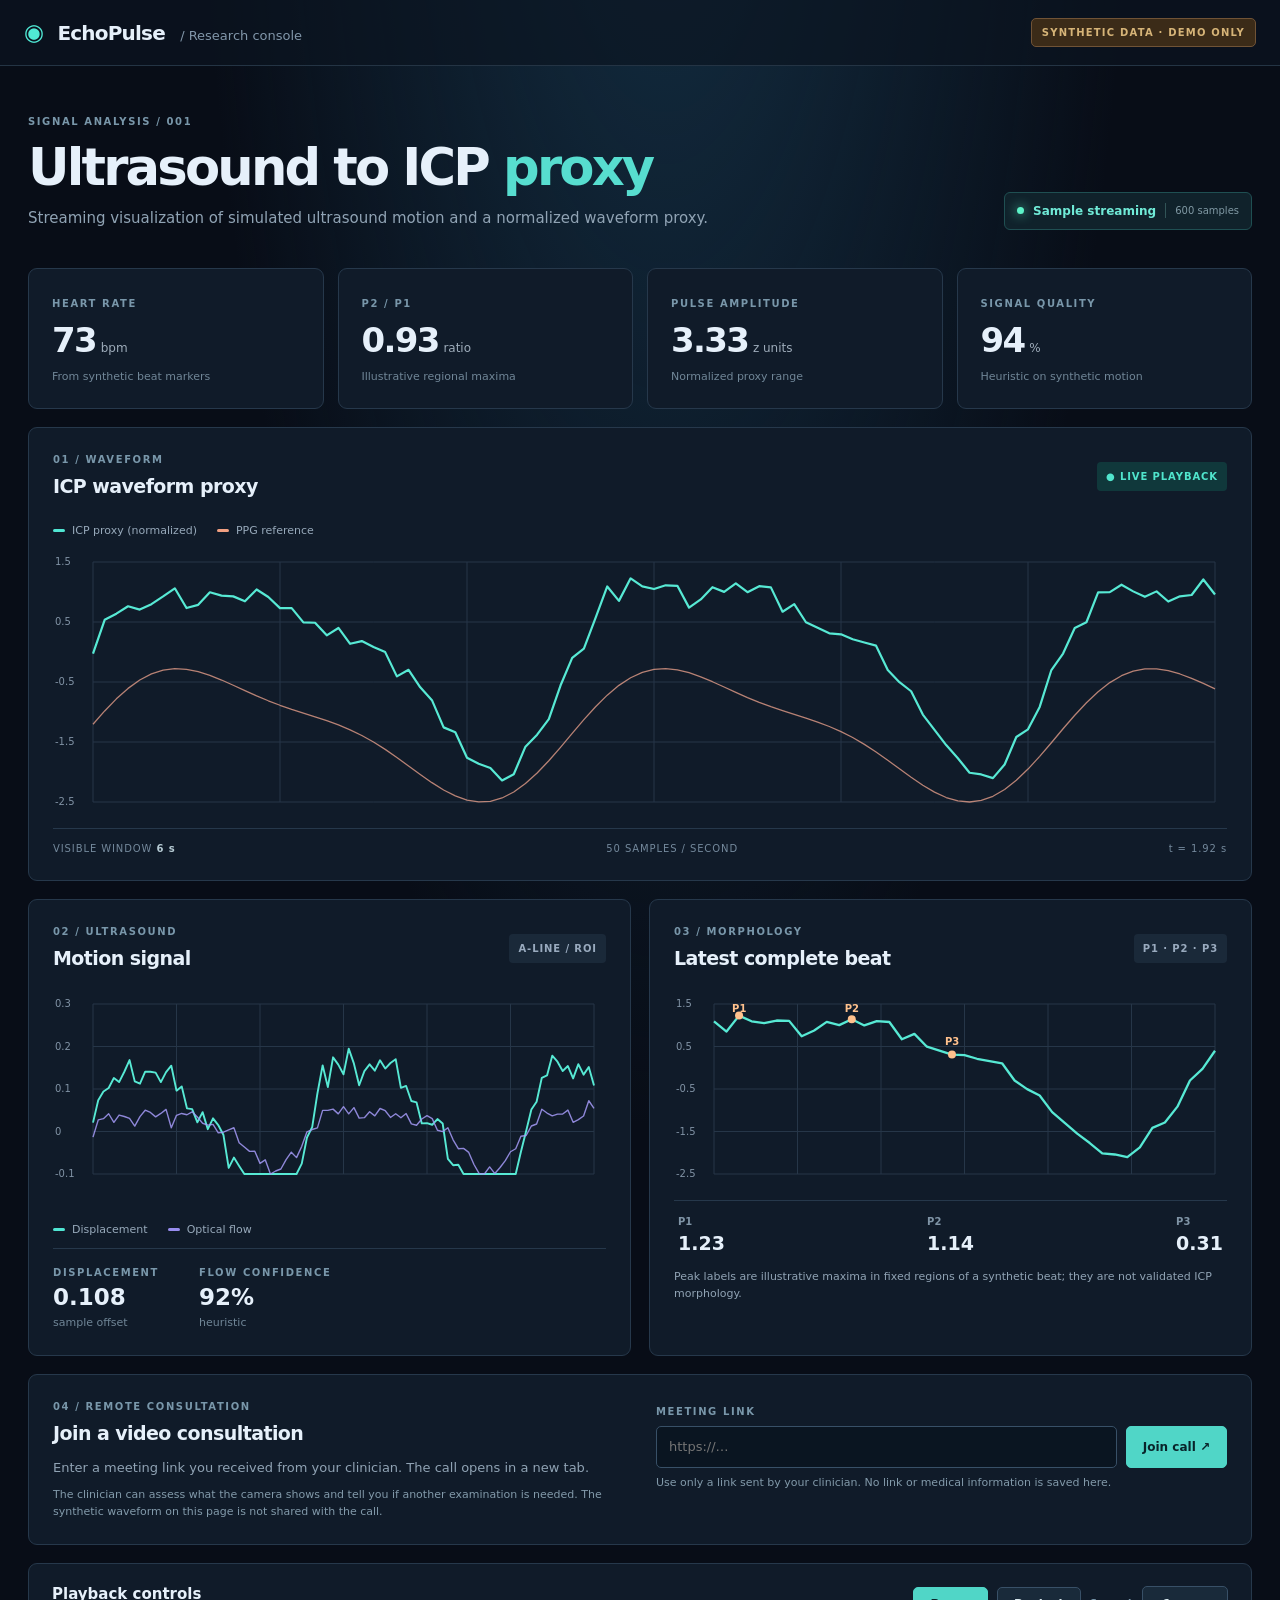
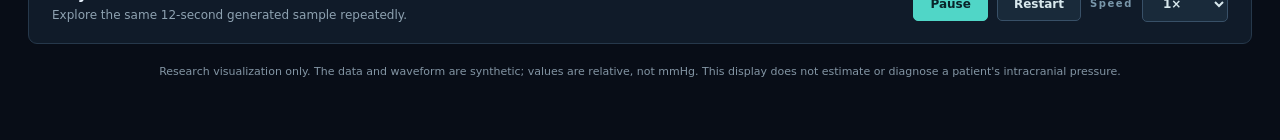
==== index.html @ 8183d040 "Add clinician meeting link to demo" ====
<!doctype html>
<html lang="en">
<head>
  <meta charset="utf-8">
  <meta name="viewport" content="width=device-width, initial-scale=1">
  <title>Ultrasound → ICP | Research demo</title>
  <link rel="stylesheet" href="styles.css">
  <link rel="stylesheet" href="consultation.css">
</head>
<body>
  <header class="topbar"><div class="brand"><span class="mark">◉</span> EchoPulse <span class="brand-sub">/ Research console</span></div><span class="tag">SYNTHETIC DATA · DEMO ONLY</span></header>
  <main>
    <div class="heading"><div><div class="eyebrow">SIGNAL ANALYSIS / 001</div><h1>Ultrasound to ICP <span>proxy</span></h1><p>Streaming visualization of simulated ultrasound motion and a normalized waveform proxy.</p></div><div class="status"><span class="dot"></span><span id="status">Loading dataset…</span><small id="sampleCount">—</small></div></div>
    <section class="stats" aria-label="Current indicators">
      <article><label>HEART RATE</label><div><strong id="hr">—</strong> <span>bpm</span></div><small>From synthetic beat markers</small></article>
      <article><label>P2 / P1</label><div><strong id="ratio">—</strong> <span>ratio</span></div><small>Illustrative regional maxima</small></article>
      <article><label>PULSE AMPLITUDE</label><div><strong id="amplitude">—</strong> <span>z units</span></div><small>Normalized proxy range</small></article>
      <article><label>SIGNAL QUALITY</label><div><strong id="quality">—</strong> <span>%</span></div><small>Heuristic on synthetic motion</small></article>
    </section>
    <div class="grid">
      <section class="panel wide"><div class="panel-head"><div><div class="eyebrow">01 / WAVEFORM</div><h2>ICP waveform proxy</h2></div><span class="pill teal">● LIVE PLAYBACK</span></div><div class="legend"><span><i class="swatch cyan"></i>ICP proxy (normalized)</span><span><i class="swatch coral"></i>PPG reference</span></div><div class="plot"><canvas id="wave" role="img" aria-label="Scrolling synthetic ICP proxy and PPG reference"></canvas></div><div class="plot-foot"><span>VISIBLE WINDOW <b>6 s</b></span><span>50 SAMPLES / SECOND</span><span id="clock">t = 0.00 s</span></div></section>
      <section class="panel"><div class="panel-head"><div><div class="eyebrow">02 / ULTRASOUND</div><h2>Motion signal</h2></div><span class="pill">A-LINE / ROI</span></div><div class="plot small"><canvas id="motion" role="img" aria-label="Synthetic echo displacement and optical flow"></canvas></div><div class="legend"><span><i class="swatch cyan"></i>Displacement</span><span><i class="swatch lavender"></i>Optical flow</span></div><div class="metrics"><div><label>DISPLACEMENT</label><strong id="displacement">—</strong><small>sample offset</small></div><div><label>FLOW CONFIDENCE</label><strong id="confidence">—</strong><small>heuristic</small></div></div></section>
      <section class="panel"><div class="panel-head"><div><div class="eyebrow">03 / MORPHOLOGY</div><h2>Latest complete beat</h2></div><span class="pill">P1 · P2 · P3</span></div><div class="plot small"><canvas id="beat" role="img" aria-label="Latest completed synthetic beat with illustrative P1, P2 and P3 markers"></canvas></div><div class="morph"><div><span>P1</span><strong id="p1">—</strong></div><div><span>P2</span><strong id="p2">—</strong></div><div><span>P3</span><strong id="p3">—</strong></div></div><p class="note">Peak labels are illustrative maxima in fixed regions of a synthetic beat; they are not validated ICP morphology.</p></section>
    </div>
    <section class="consult panel" aria-labelledby="consult-heading">
      <div><div class="eyebrow">04 / REMOTE CONSULTATION</div><h2 id="consult-heading">Join a video consultation</h2><p>Enter a meeting link you received from your clinician. The call opens in a new tab.</p><p class="consult-note">The clinician can assess what the camera shows and tell you if another examination is needed. The synthetic waveform on this page is not shared with the call.</p></div>
      <form id="consultForm" class="consult-form"><label for="meetingUrl">MEETING LINK</label><div class="consult-input"><input id="meetingUrl" type="url" inputmode="url" autocomplete="off" spellcheck="false" placeholder="https://…" required aria-describedby="meetingHelp"><button type="submit">Join call ↗</button></div><small id="meetingHelp">Use only a link sent by your clinician. No link or medical information is saved here.</small><span id="meetingError" class="form-error" role="alert" aria-live="polite"></span></form>
    </section>
    <footer><div><b>Playback controls</b><span>Explore the same 12-second generated sample repeatedly.</span></div><div class="controls"><button id="toggle" type="button">Pause</button><button id="restart" type="button" class="secondary">Restart</button><label>Speed <select id="speed"><option value="0.5">0.5×</option><option value="1" selected>1×</option><option value="2">2×</option></select></label></div></footer>
    <div class="disclaimer">Research visualization only. The data and waveform are synthetic; values are relative, not mmHg. This display does not estimate or diagnose a patient's intracranial pressure.</div>
  </main>
  <script src="data.js" defer></script>
  <script src="app.js" defer></script>
</body>
</html>
---- styles.css ----
:root{color-scheme:dark;font:15px/1.5 Inter,ui-sans-serif,system-ui,-apple-system,Segoe UI,sans-serif;background:#080d17;color:#e6f0fa}*{box-sizing:border-box}body{margin:0;background:radial-gradient(ellipse at 52% -20%,#143045 0%,transparent 50%),#080d17}.topbar{height:66px;display:flex;align-items:center;justify-content:space-between;padding:0 max(24px,calc((100vw - 1380px)/2));border-bottom:1px solid #243444;background:#0c1520a9}.brand{font-weight:800;letter-spacing:-.04em;font-size:20px}.mark{color:#50e9d5;font-size:23px;margin-right:8px}.brand-sub{font-size:13px;font-weight:500;letter-spacing:0;color:#8297aa;margin-left:9px}.tag{color:#d6b478;background:#3b2b18;border:1px solid #705336;border-radius:5px;padding:6px 10px;font-size:10px;font-weight:800;letter-spacing:.12em}main{max-width:1430px;margin:auto;padding:48px 28px 60px}.heading{display:flex;justify-content:space-between;align-items:flex-end;gap:20px;margin-bottom:38px}.eyebrow,label{font-size:10px;font-weight:800;letter-spacing:.16em;color:#7997aa}h1{font-size:clamp(32px,4vw,54px);line-height:1.1;letter-spacing:-.055em;margin:10px 0 12px}h1 span{color:#57ddcf}p{color:#90a3b4;margin:0}.status{display:flex;align-items:center;gap:9px;background:#10222b;border:1px solid #1f4f52;color:#70ead7;padding:9px 12px;border-radius:6px;font-size:12px;font-weight:700;white-space:nowrap}.status small{color:#8099a4;font-weight:500;padding-left:9px;border-left:1px solid #315457}.dot{width:7px;height:7px;background:#5df3c8;border-radius:50%;box-shadow:0 0 12px #5df3c8}.stats{display:grid;grid-template-columns:repeat(4,1fr);gap:14px;margin-bottom:18px}.stats article,.panel,footer{background:#101b29;border:1px solid #26384b;border-radius:9px}.stats article{padding:22px 23px}.stats article div{margin:10px 0 5px}.stats strong{font-size:34px;line-height:1;letter-spacing:-.05em}.stats span{font-size:12px;color:#9eacba}.stats small{color:#708697;font-size:11px}.grid{display:grid;grid-template-columns:1fr 1fr;gap:18px}.wide{grid-column:span 2}.panel{padding:24px;min-width:0}.panel-head{display:flex;align-items:center;justify-content:space-between;gap:10px}h2{font-size:19px;letter-spacing:-.03em;margin:5px 0 0}.pill{font-size:10px;letter-spacing:.09em;color:#99aabe;background:#1a2939;border-radius:4px;padding:7px 9px;font-weight:800;white-space:nowrap}.pill.teal{color:#50e5cd;background:#10383b}.legend{display:flex;gap:20px;margin:22px 0 9px;font-size:11px;color:#97a9ba}.swatch{display:inline-block;width:12px;height:3px;margin-right:7px;vertical-align:middle;border-radius:3px}.cyan{background:#50e6d3}.coral{background:#f2a081}.lavender{background:#988def}.plot{width:100%;height:280px;position:relative}.plot.small{height:210px;margin-top:17px}.plot canvas{width:100%;height:100%;display:block}.plot-foot{border-top:1px solid #26384b;display:flex;justify-content:space-between;gap:8px;padding-top:12px;color:#74899c;font-size:10px;letter-spacing:.09em}.plot-foot b{color:#b6cbd4}.metrics{border-top:1px solid #26384b;margin-top:10px;padding-top:16px;display:flex;gap:40px}.metrics>div{display:flex;flex-direction:column}.metrics strong{font-size:23px;line-height:1.5}.metrics small{color:#708697;font-size:11px}.morph{display:flex;justify-content:space-between;border-top:1px solid #26384b;padding:13px 4px 12px}.morph div{display:flex;flex-direction:column}.morph span{color:#7f94a6;font-size:10px;font-weight:800}.morph strong{font-size:19px}.note{font-size:11px}footer{display:flex;justify-content:space-between;align-items:center;padding:19px 23px;gap:15px;margin-top:18px}footer>div:first-child{display:flex;flex-direction:column}footer span{color:#8ea2b1;font-size:12px}.controls{display:flex;align-items:center;gap:9px}button,select{background:#50d6c7;border:1px solid #50d6c7;color:#09242a;padding:9px 16px;border-radius:5px;font-family:inherit;font-size:12px;font-weight:700;cursor:pointer}button.secondary,select{background:#192a3a;border-color:#385067;color:#d8e8ed}button:hover,select:hover{filter:brightness(1.15)}.controls label{display:flex;align-items:center;gap:9px}.disclaimer{margin-top:20px;color:#8395a4;font-size:11px;text-align:center}@media(max-width:760px){.topbar{padding:0 18px}.brand-sub{display:none}.tag{font-size:8px}.heading{align-items:flex-start;flex-direction:column}.stats{grid-template-columns:repeat(2,1fr)}.grid{grid-template-columns:1fr}.wide{grid-column:auto}.plot{height:230px}.plot-foot{font-size:8px}footer{align-items:flex-start;flex-direction:column}.controls{flex-wrap:wrap}main{padding:32px 16px}.panel{padding:17px}}@media(max-width:400px){.stats{gap:8px}.stats article{padding:15px}.stats strong{font-size:27px}.status{flex-wrap:wrap}}
---- consultation.css ----
.consult{display:grid;grid-template-columns:minmax(0,1fr) minmax(320px,1fr);align-items:center;gap:32px;margin-top:18px}
.consult p{margin-top:10px;max-width:550px;font-size:13px}
.consult .consult-note{font-size:11px;color:#829aaa}
.consult-form{display:flex;flex-direction:column;gap:7px}
.consult-input{display:flex;gap:9px}
.consult-input input{min-width:0;flex:1;background:#0a1521;border:1px solid #385067;border-radius:5px;color:#e6f0fa;padding:10px 12px;font:inherit;font-size:13px}
.consult-input input:focus{outline:2px solid #50d6c7;outline-offset:2px}
.consult-input button{white-space:nowrap}
.consult-form small{color:#829aaa;font-size:11px}
.form-error{min-height:17px;color:#ffae9c;font-size:12px}
@media(max-width:760px){.consult{grid-template-columns:1fr;gap:20px}.consult-input{flex-direction:column}.consult-input button{align-self:flex-start}}
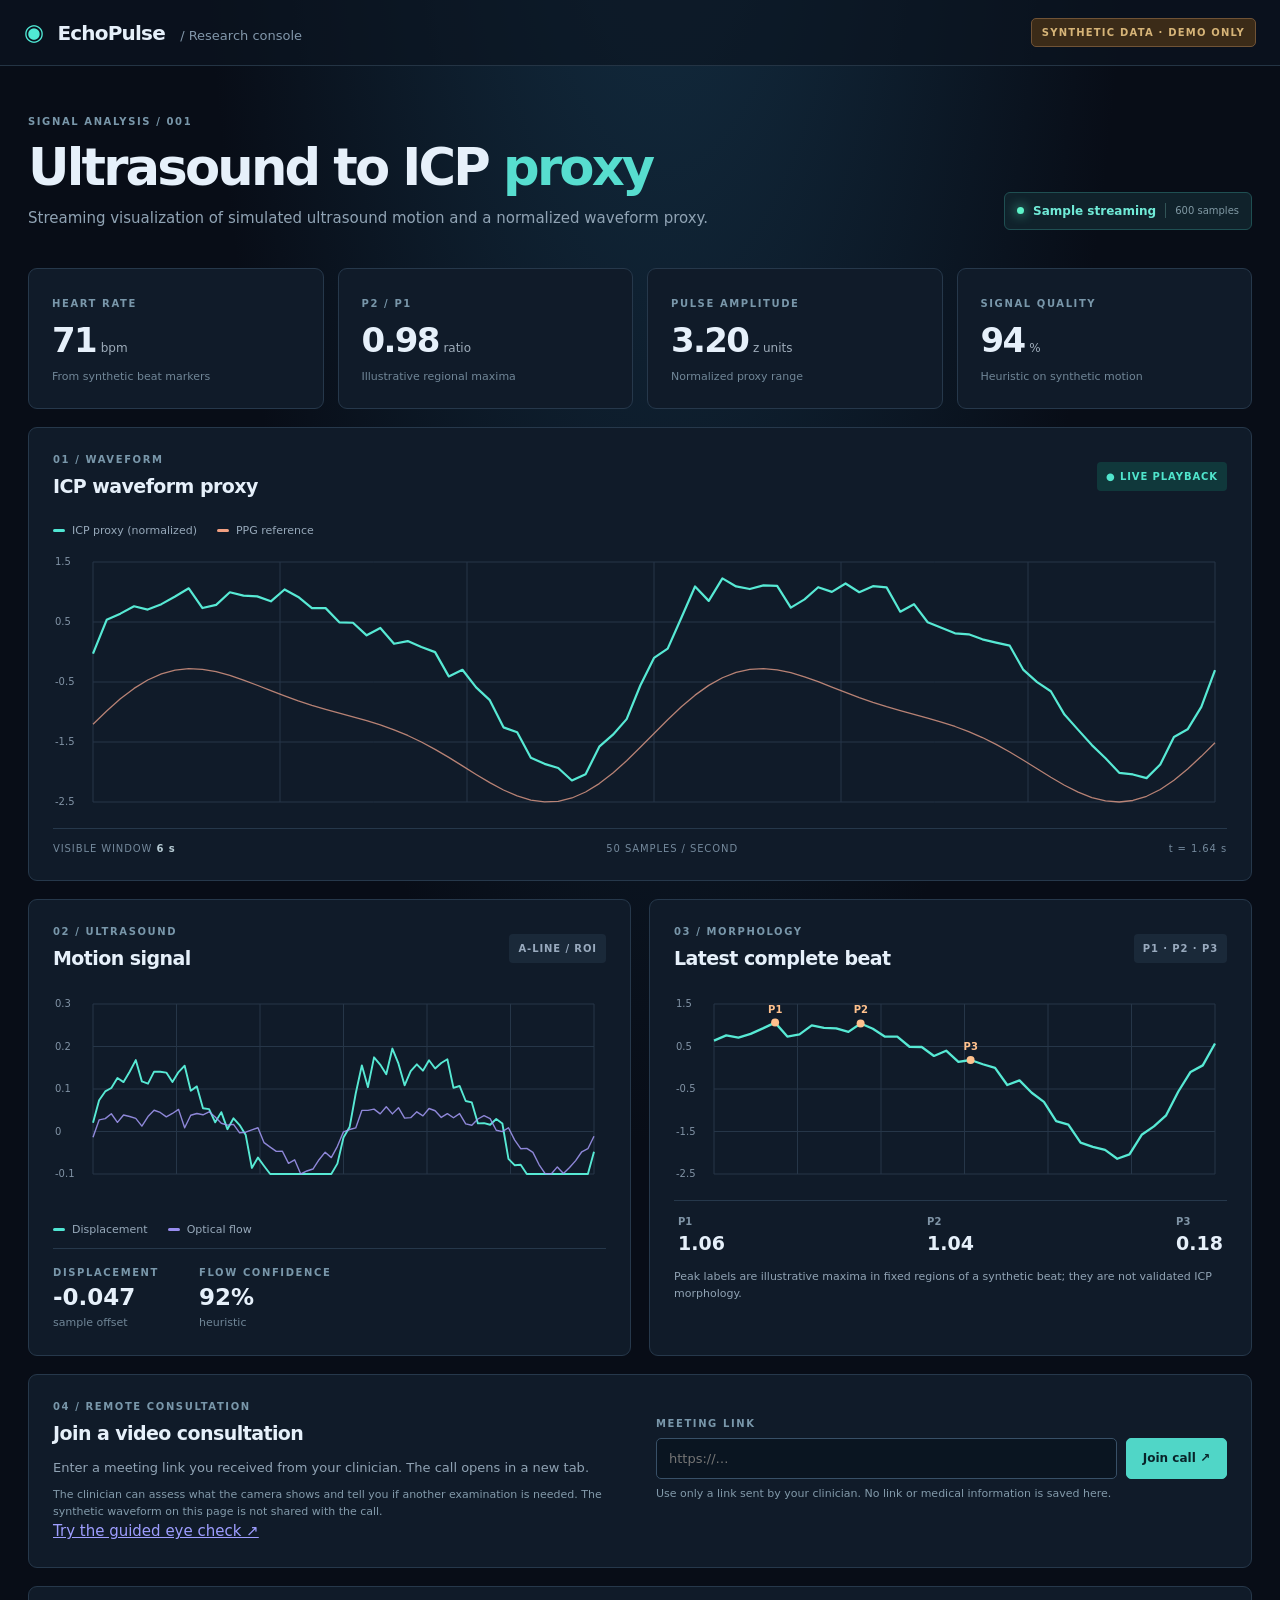
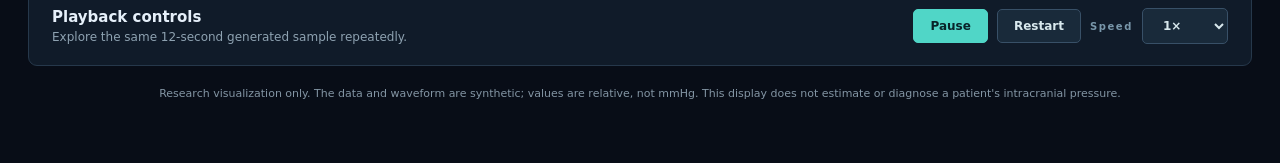
==== commit 3f2f5757: "Link guided eye check from consultation view" ====
--- a/index.html
+++ b/index.html
@@ -23,7 +23,7 @@
       <section class="panel"><div class="panel-head"><div><div class="eyebrow">03 / MORPHOLOGY</div><h2>Latest complete beat</h2></div><span class="pill">P1 · P2 · P3</span></div><div class="plot small"><canvas id="beat" role="img" aria-label="Latest completed synthetic beat with illustrative P1, P2 and P3 markers"></canvas></div><div class="morph"><div><span>P1</span><strong id="p1">—</strong></div><div><span>P2</span><strong id="p2">—</strong></div><div><span>P3</span><strong id="p3">—</strong></div></div><p class="note">Peak labels are illustrative maxima in fixed regions of a synthetic beat; they are not validated ICP morphology.</p></section>
     </div>
     <section class="consult panel" aria-labelledby="consult-heading">
-      <div><div class="eyebrow">04 / REMOTE CONSULTATION</div><h2 id="consult-heading">Join a video consultation</h2><p>Enter a meeting link you received from your clinician. The call opens in a new tab.</p><p class="consult-note">The clinician can assess what the camera shows and tell you if another examination is needed. The synthetic waveform on this page is not shared with the call.</p></div>
+      <div><div class="eyebrow">04 / REMOTE CONSULTATION</div><h2 id="consult-heading">Join a video consultation</h2><p>Enter a meeting link you received from your clinician. The call opens in a new tab.</p><p class="consult-note">The clinician can assess what the camera shows and tell you if another examination is needed. The synthetic waveform on this page is not shared with the call.</p><a class="vision-link" href="vision.html">Try the guided eye check ↗</a></div>
       <form id="consultForm" class="consult-form"><label for="meetingUrl">MEETING LINK</label><div class="consult-input"><input id="meetingUrl" type="url" inputmode="url" autocomplete="off" spellcheck="false" placeholder="https://…" required aria-describedby="meetingHelp"><button type="submit">Join call ↗</button></div><small id="meetingHelp">Use only a link sent by your clinician. No link or medical information is saved here.</small><span id="meetingError" class="form-error" role="alert" aria-live="polite"></span></form>
     </section>
     <footer><div><b>Playback controls</b><span>Explore the same 12-second generated sample repeatedly.</span></div><div class="controls"><button id="toggle" type="button">Pause</button><button id="restart" type="button" class="secondary">Restart</button><label>Speed <select id="speed"><option value="0.5">0.5×</option><option value="1" selected>1×</option><option value="2">2×</option></select></label></div></footer>
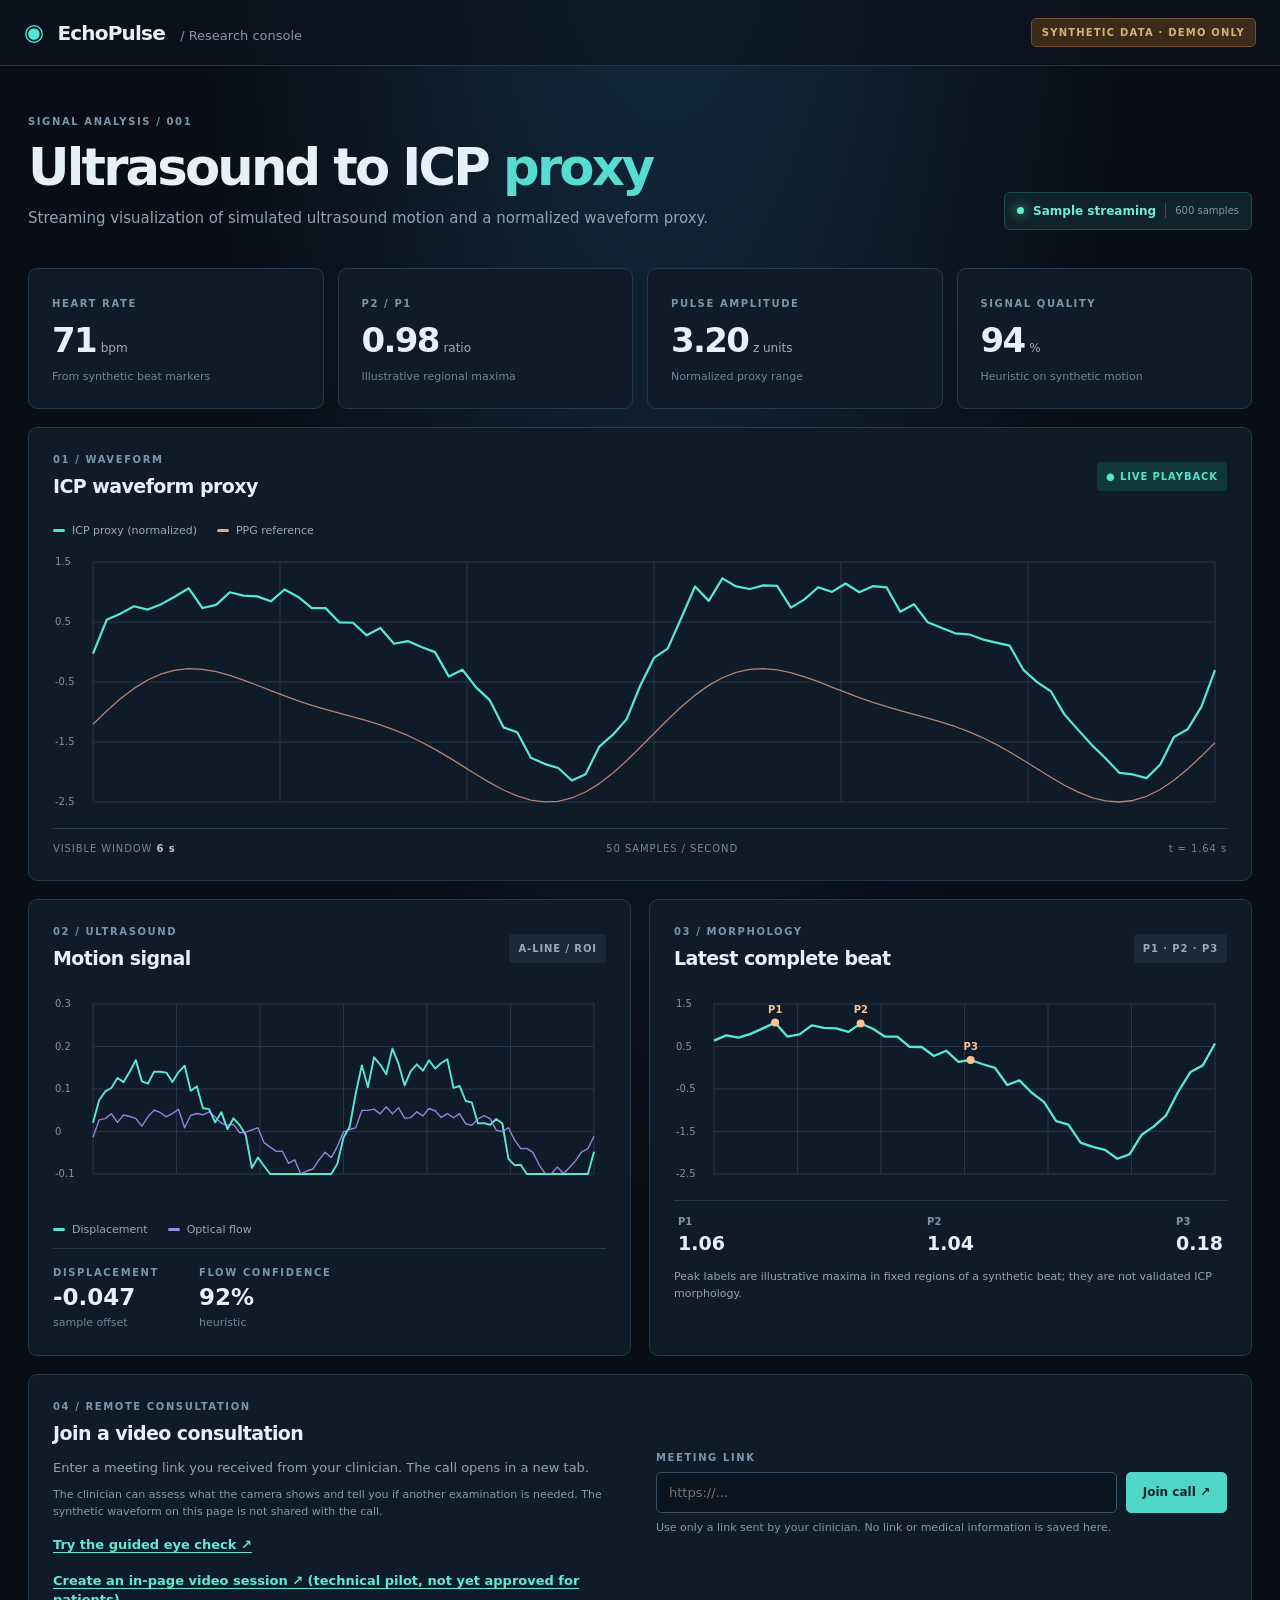
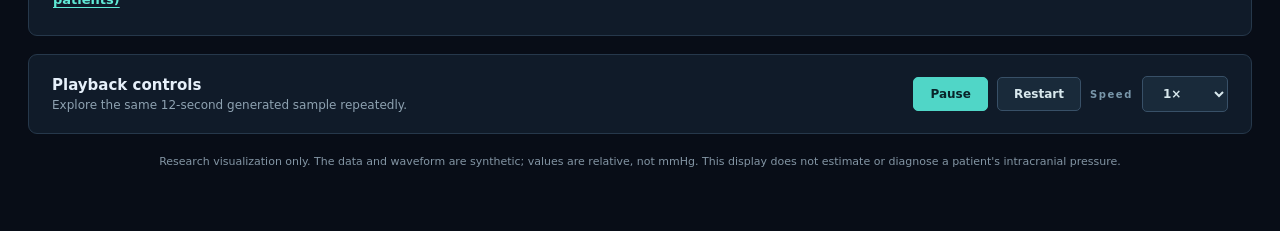
==== commit 3f90a16c: "Add in-page video session technical pilot" ====
--- a/index.html
+++ b/index.html
@@ -23,7 +23,7 @@
       <section class="panel"><div class="panel-head"><div><div class="eyebrow">03 / MORPHOLOGY</div><h2>Latest complete beat</h2></div><span class="pill">P1 · P2 · P3</span></div><div class="plot small"><canvas id="beat" role="img" aria-label="Latest completed synthetic beat with illustrative P1, P2 and P3 markers"></canvas></div><div class="morph"><div><span>P1</span><strong id="p1">—</strong></div><div><span>P2</span><strong id="p2">—</strong></div><div><span>P3</span><strong id="p3">—</strong></div></div><p class="note">Peak labels are illustrative maxima in fixed regions of a synthetic beat; they are not validated ICP morphology.</p></section>
     </div>
     <section class="consult panel" aria-labelledby="consult-heading">
-      <div><div class="eyebrow">04 / REMOTE CONSULTATION</div><h2 id="consult-heading">Join a video consultation</h2><p>Enter a meeting link you received from your clinician. The call opens in a new tab.</p><p class="consult-note">The clinician can assess what the camera shows and tell you if another examination is needed. The synthetic waveform on this page is not shared with the call.</p><a class="vision-link" href="vision.html">Try the guided eye check ↗</a></div>
+      <div><div class="eyebrow">04 / REMOTE CONSULTATION</div><h2 id="consult-heading">Join a video consultation</h2><p>Enter a meeting link you received from your clinician. The call opens in a new tab.</p><p class="consult-note">The clinician can assess what the camera shows and tell you if another examination is needed. The synthetic waveform on this page is not shared with the call.</p><a class="vision-link" href="vision.html">Try the guided eye check ↗</a><br><a class="vision-link" href="session.html">Create an in-page video session ↗ (technical pilot, not yet approved for patients)</a></div>
       <form id="consultForm" class="consult-form"><label for="meetingUrl">MEETING LINK</label><div class="consult-input"><input id="meetingUrl" type="url" inputmode="url" autocomplete="off" spellcheck="false" placeholder="https://…" required aria-describedby="meetingHelp"><button type="submit">Join call ↗</button></div><small id="meetingHelp">Use only a link sent by your clinician. No link or medical information is saved here.</small><span id="meetingError" class="form-error" role="alert" aria-live="polite"></span></form>
     </section>
     <footer><div><b>Playback controls</b><span>Explore the same 12-second generated sample repeatedly.</span></div><div class="controls"><button id="toggle" type="button">Pause</button><button id="restart" type="button" class="secondary">Restart</button><label>Speed <select id="speed"><option value="0.5">0.5×</option><option value="1" selected>1×</option><option value="2">2×</option></select></label></div></footer>
--- a/consultation.css
+++ b/consultation.css
@@ -8,4 +8,5 @@
 .consult-input button{white-space:nowrap}
 .consult-form small{color:#829aaa;font-size:11px}
 .form-error{min-height:17px;color:#ffae9c;font-size:12px}
+.vision-link{display:inline-block;color:#60ead6;margin-top:15px;font-size:13px;font-weight:700;text-underline-offset:3px}
 @media(max-width:760px){.consult{grid-template-columns:1fr;gap:20px}.consult-input{flex-direction:column}.consult-input button{align-self:flex-start}}
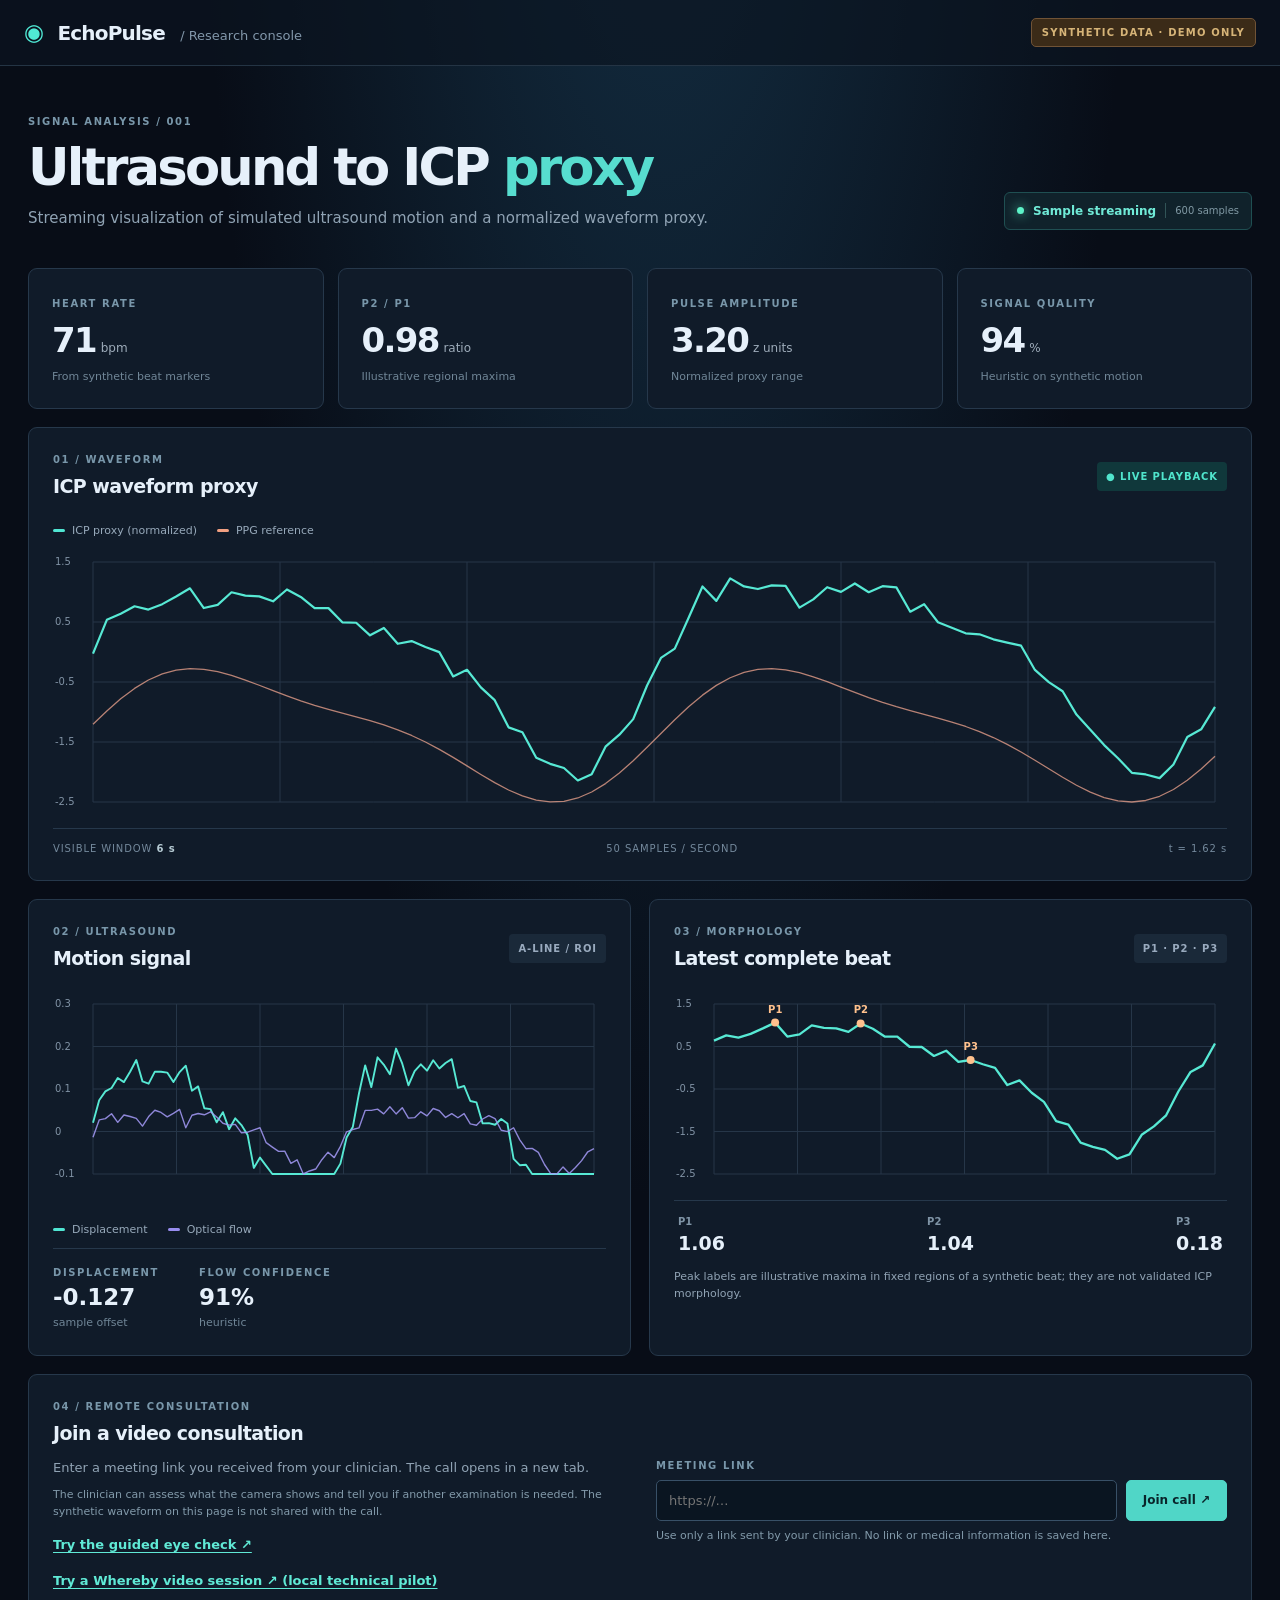
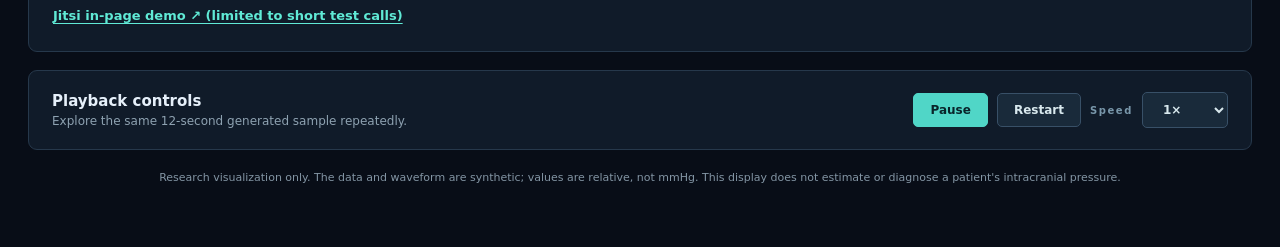
==== commit b9f4cf91: "Add local Whereby Embedded technical pilot" ====
--- a/index.html
+++ b/index.html
@@ -23,7 +23,7 @@
       <section class="panel"><div class="panel-head"><div><div class="eyebrow">03 / MORPHOLOGY</div><h2>Latest complete beat</h2></div><span class="pill">P1 · P2 · P3</span></div><div class="plot small"><canvas id="beat" role="img" aria-label="Latest completed synthetic beat with illustrative P1, P2 and P3 markers"></canvas></div><div class="morph"><div><span>P1</span><strong id="p1">—</strong></div><div><span>P2</span><strong id="p2">—</strong></div><div><span>P3</span><strong id="p3">—</strong></div></div><p class="note">Peak labels are illustrative maxima in fixed regions of a synthetic beat; they are not validated ICP morphology.</p></section>
     </div>
     <section class="consult panel" aria-labelledby="consult-heading">
-      <div><div class="eyebrow">04 / REMOTE CONSULTATION</div><h2 id="consult-heading">Join a video consultation</h2><p>Enter a meeting link you received from your clinician. The call opens in a new tab.</p><p class="consult-note">The clinician can assess what the camera shows and tell you if another examination is needed. The synthetic waveform on this page is not shared with the call.</p><a class="vision-link" href="vision.html">Try the guided eye check ↗</a><br><a class="vision-link" href="session.html">Create an in-page video session ↗ (technical pilot, not yet approved for patients)</a></div>
+      <div><div class="eyebrow">04 / REMOTE CONSULTATION</div><h2 id="consult-heading">Join a video consultation</h2><p>Enter a meeting link you received from your clinician. The call opens in a new tab.</p><p class="consult-note">The clinician can assess what the camera shows and tell you if another examination is needed. The synthetic waveform on this page is not shared with the call.</p><a class="vision-link" href="vision.html">Try the guided eye check ↗</a><br><a class="vision-link" href="whereby.html">Try a Whereby video session ↗ (local technical pilot)</a><br><a class="vision-link" href="session.html">Jitsi in-page demo ↗ (limited to short test calls)</a></div>
       <form id="consultForm" class="consult-form"><label for="meetingUrl">MEETING LINK</label><div class="consult-input"><input id="meetingUrl" type="url" inputmode="url" autocomplete="off" spellcheck="false" placeholder="https://…" required aria-describedby="meetingHelp"><button type="submit">Join call ↗</button></div><small id="meetingHelp">Use only a link sent by your clinician. No link or medical information is saved here.</small><span id="meetingError" class="form-error" role="alert" aria-live="polite"></span></form>
     </section>
     <footer><div><b>Playback controls</b><span>Explore the same 12-second generated sample repeatedly.</span></div><div class="controls"><button id="toggle" type="button">Pause</button><button id="restart" type="button" class="secondary">Restart</button><label>Speed <select id="speed"><option value="0.5">0.5×</option><option value="1" selected>1×</option><option value="2">2×</option></select></label></div></footer>
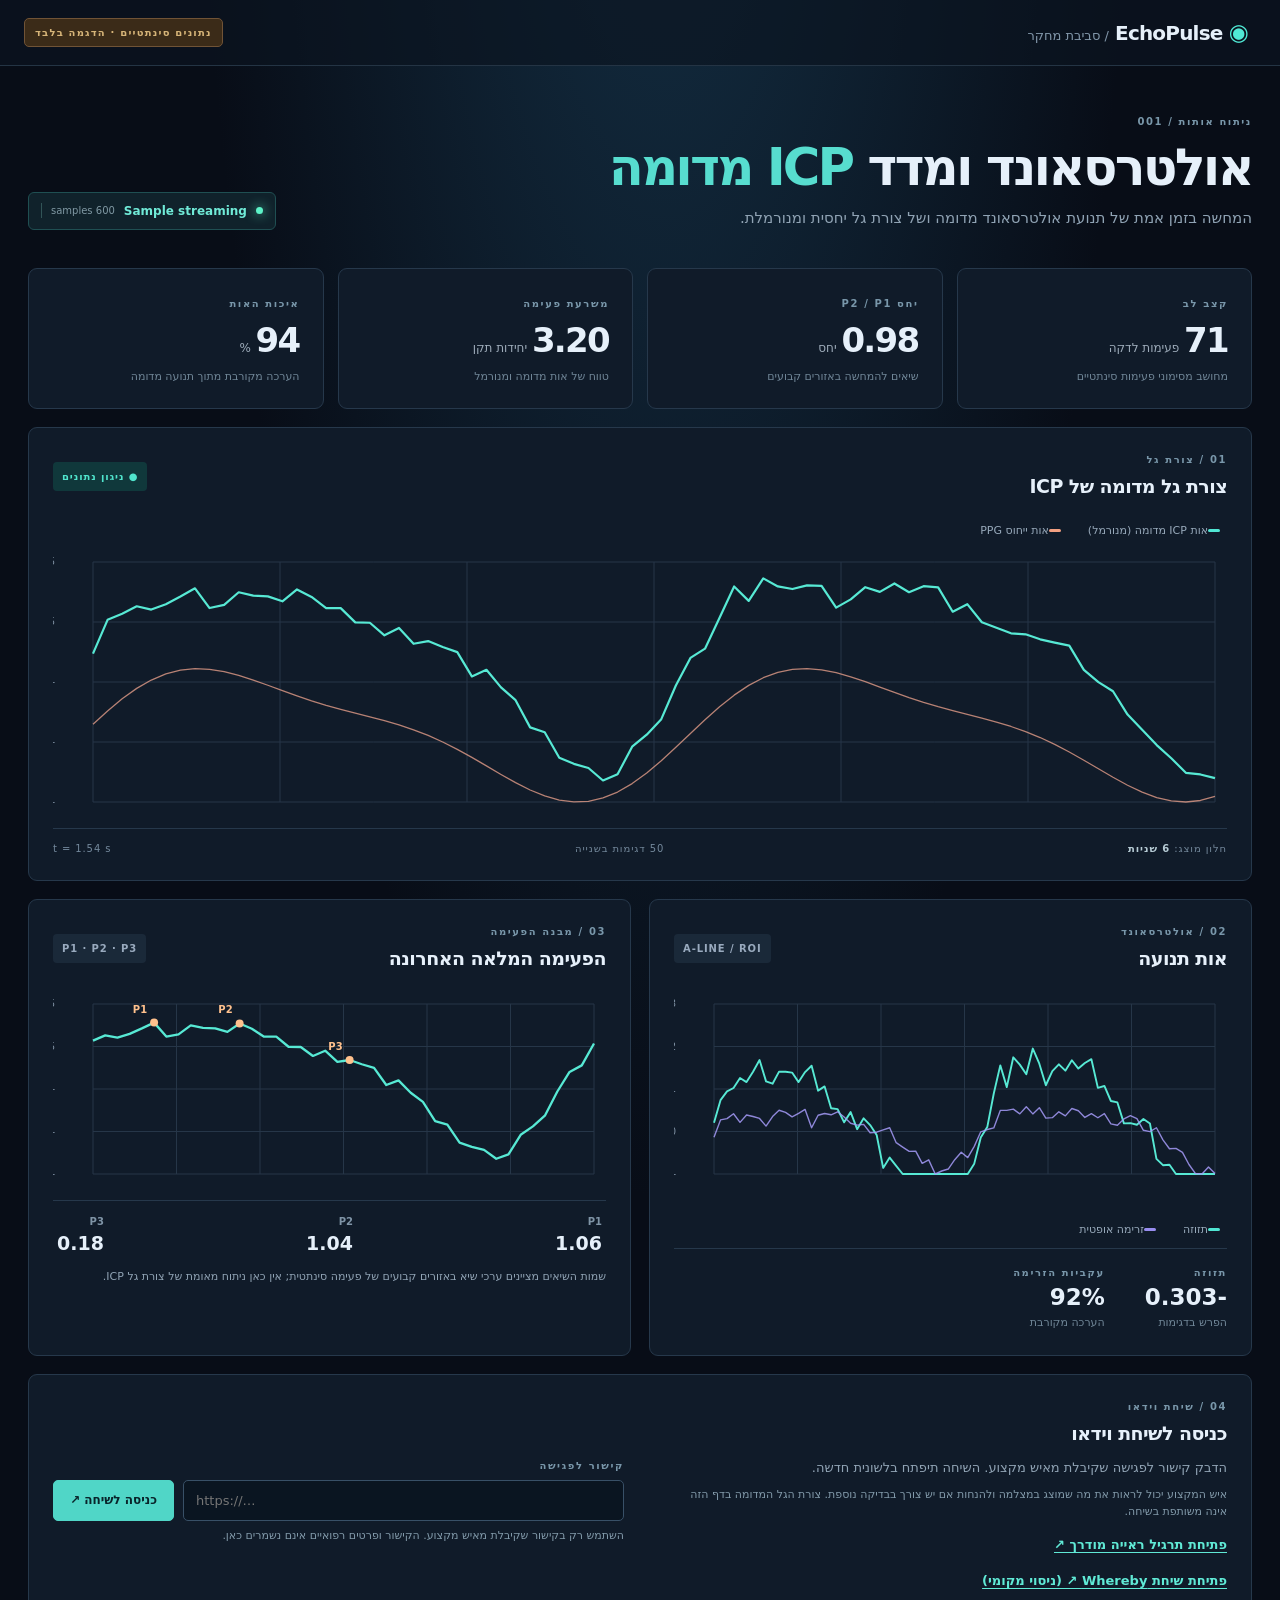
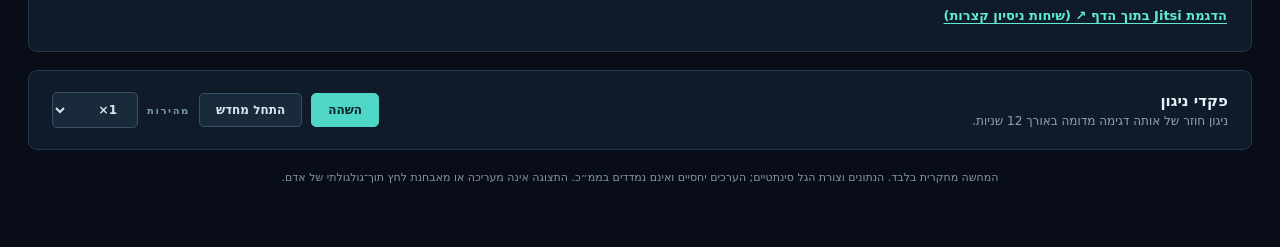
==== commit d94bc7af: "Translate EchoPulse main page to Hebrew" ====
--- a/index.html
+++ b/index.html
@@ -1,33 +1,33 @@
 <!doctype html>
-<html lang="en">
+<html lang="he" dir="rtl">
 <head>
   <meta charset="utf-8">
   <meta name="viewport" content="width=device-width, initial-scale=1">
-  <title>Ultrasound → ICP | Research demo</title>
+  <title>אולטרסאונד ומדד ICP מדומה | הדגמת מחקר</title>
   <link rel="stylesheet" href="styles.css">
   <link rel="stylesheet" href="consultation.css">
 </head>
 <body>
-  <header class="topbar"><div class="brand"><span class="mark">◉</span> EchoPulse <span class="brand-sub">/ Research console</span></div><span class="tag">SYNTHETIC DATA · DEMO ONLY</span></header>
+  <header class="topbar"><div class="brand"><span class="mark">◉</span> EchoPulse <span class="brand-sub">/ סביבת מחקר</span></div><span class="tag">נתונים סינתטיים · הדגמה בלבד</span></header>
   <main>
-    <div class="heading"><div><div class="eyebrow">SIGNAL ANALYSIS / 001</div><h1>Ultrasound to ICP <span>proxy</span></h1><p>Streaming visualization of simulated ultrasound motion and a normalized waveform proxy.</p></div><div class="status"><span class="dot"></span><span id="status">Loading dataset…</span><small id="sampleCount">—</small></div></div>
-    <section class="stats" aria-label="Current indicators">
-      <article><label>HEART RATE</label><div><strong id="hr">—</strong> <span>bpm</span></div><small>From synthetic beat markers</small></article>
-      <article><label>P2 / P1</label><div><strong id="ratio">—</strong> <span>ratio</span></div><small>Illustrative regional maxima</small></article>
-      <article><label>PULSE AMPLITUDE</label><div><strong id="amplitude">—</strong> <span>z units</span></div><small>Normalized proxy range</small></article>
-      <article><label>SIGNAL QUALITY</label><div><strong id="quality">—</strong> <span>%</span></div><small>Heuristic on synthetic motion</small></article>
+    <div class="heading"><div><div class="eyebrow">ניתוח אותות / 001</div><h1>אולטרסאונד ומדד <span>ICP מדומה</span></h1><p>המחשה בזמן אמת של תנועת אולטרסאונד מדומה ושל צורת גל יחסית ומנורמלת.</p></div><div class="status"><span class="dot"></span><span id="status">טוען נתוני הדגמה…</span><small id="sampleCount">—</small></div></div>
+    <section class="stats" aria-label="מדדים נוכחיים">
+      <article><label>קצב לב</label><div><strong id="hr">—</strong> <span>פעימות לדקה</span></div><small>מחושב מסימוני פעימות סינתטיים</small></article>
+      <article><label>יחס P2 / P1</label><div><strong id="ratio">—</strong> <span>יחס</span></div><small>שיאים להמחשה באזורים קבועים</small></article>
+      <article><label>משרעת פעימה</label><div><strong id="amplitude">—</strong> <span>יחידות תקן</span></div><small>טווח של אות מדומה ומנורמל</small></article>
+      <article><label>איכות האות</label><div><strong id="quality">—</strong> <span>%</span></div><small>הערכה מקורבת מתוך תנועה מדומה</small></article>
     </section>
     <div class="grid">
-      <section class="panel wide"><div class="panel-head"><div><div class="eyebrow">01 / WAVEFORM</div><h2>ICP waveform proxy</h2></div><span class="pill teal">● LIVE PLAYBACK</span></div><div class="legend"><span><i class="swatch cyan"></i>ICP proxy (normalized)</span><span><i class="swatch coral"></i>PPG reference</span></div><div class="plot"><canvas id="wave" role="img" aria-label="Scrolling synthetic ICP proxy and PPG reference"></canvas></div><div class="plot-foot"><span>VISIBLE WINDOW <b>6 s</b></span><span>50 SAMPLES / SECOND</span><span id="clock">t = 0.00 s</span></div></section>
-      <section class="panel"><div class="panel-head"><div><div class="eyebrow">02 / ULTRASOUND</div><h2>Motion signal</h2></div><span class="pill">A-LINE / ROI</span></div><div class="plot small"><canvas id="motion" role="img" aria-label="Synthetic echo displacement and optical flow"></canvas></div><div class="legend"><span><i class="swatch cyan"></i>Displacement</span><span><i class="swatch lavender"></i>Optical flow</span></div><div class="metrics"><div><label>DISPLACEMENT</label><strong id="displacement">—</strong><small>sample offset</small></div><div><label>FLOW CONFIDENCE</label><strong id="confidence">—</strong><small>heuristic</small></div></div></section>
-      <section class="panel"><div class="panel-head"><div><div class="eyebrow">03 / MORPHOLOGY</div><h2>Latest complete beat</h2></div><span class="pill">P1 · P2 · P3</span></div><div class="plot small"><canvas id="beat" role="img" aria-label="Latest completed synthetic beat with illustrative P1, P2 and P3 markers"></canvas></div><div class="morph"><div><span>P1</span><strong id="p1">—</strong></div><div><span>P2</span><strong id="p2">—</strong></div><div><span>P3</span><strong id="p3">—</strong></div></div><p class="note">Peak labels are illustrative maxima in fixed regions of a synthetic beat; they are not validated ICP morphology.</p></section>
+      <section class="panel wide"><div class="panel-head"><div><div class="eyebrow">01 / צורת גל</div><h2>צורת גל מדומה של ICP</h2></div><span class="pill teal">● ניגון נתונים</span></div><div class="legend"><span><i class="swatch cyan"></i>אות ICP מדומה (מנורמל)</span><span><i class="swatch coral"></i>אות ייחוס PPG</span></div><div class="plot"><canvas id="wave" role="img" aria-label="צורת גל ICP מדומה ונתוני ייחוס PPG"></canvas></div><div class="plot-foot"><span>חלון מוצג: <b>6 שניות</b></span><span>50 דגימות בשנייה</span><span id="clock" dir="ltr">0.00 s</span></div></section>
+      <section class="panel"><div class="panel-head"><div><div class="eyebrow">02 / אולטרסאונד</div><h2>אות תנועה</h2></div><span class="pill">A-LINE / ROI</span></div><div class="plot small"><canvas id="motion" role="img" aria-label="תזוזת הד ותנועה אופטית סינתטיות"></canvas></div><div class="legend"><span><i class="swatch cyan"></i>תזוזה</span><span><i class="swatch lavender"></i>זרימה אופטית</span></div><div class="metrics"><div><label>תזוזה</label><strong id="displacement">—</strong><small>הפרש בדגימות</small></div><div><label>עקביות הזרימה</label><strong id="confidence">—</strong><small>הערכה מקורבת</small></div></div></section>
+      <section class="panel"><div class="panel-head"><div><div class="eyebrow">03 / מבנה הפעימה</div><h2>הפעימה המלאה האחרונה</h2></div><span class="pill">P1 · P2 · P3</span></div><div class="plot small"><canvas id="beat" role="img" aria-label="הפעימה הסינתטית האחרונה עם שיאים מדומים P1 P2 P3"></canvas></div><div class="morph"><div><span>P1</span><strong id="p1">—</strong></div><div><span>P2</span><strong id="p2">—</strong></div><div><span>P3</span><strong id="p3">—</strong></div></div><p class="note">שמות השיאים מציינים ערכי שיא באזורים קבועים של פעימה סינתטית; אין כאן ניתוח מאומת של צורת גל ICP.</p></section>
     </div>
     <section class="consult panel" aria-labelledby="consult-heading">
-      <div><div class="eyebrow">04 / REMOTE CONSULTATION</div><h2 id="consult-heading">Join a video consultation</h2><p>Enter a meeting link you received from your clinician. The call opens in a new tab.</p><p class="consult-note">The clinician can assess what the camera shows and tell you if another examination is needed. The synthetic waveform on this page is not shared with the call.</p><a class="vision-link" href="vision.html">Try the guided eye check ↗</a><br><a class="vision-link" href="whereby.html">Try a Whereby video session ↗ (local technical pilot)</a><br><a class="vision-link" href="session.html">Jitsi in-page demo ↗ (limited to short test calls)</a></div>
-      <form id="consultForm" class="consult-form"><label for="meetingUrl">MEETING LINK</label><div class="consult-input"><input id="meetingUrl" type="url" inputmode="url" autocomplete="off" spellcheck="false" placeholder="https://…" required aria-describedby="meetingHelp"><button type="submit">Join call ↗</button></div><small id="meetingHelp">Use only a link sent by your clinician. No link or medical information is saved here.</small><span id="meetingError" class="form-error" role="alert" aria-live="polite"></span></form>
+      <div><div class="eyebrow">04 / שיחת וידאו</div><h2 id="consult-heading">כניסה לשיחת וידאו</h2><p>הדבק קישור לפגישה שקיבלת מאיש מקצוע. השיחה תיפתח בלשונית חדשה.</p><p class="consult-note">איש המקצוע יכול לראות את מה שמוצג במצלמה ולהנחות אם יש צורך בבדיקה נוספת. צורת הגל המדומה בדף הזה אינה משותפת בשיחה.</p><a class="vision-link" href="vision.html">פתיחת תרגיל ראייה מודרך ↗</a><br><a class="vision-link" href="whereby.html">פתיחת שיחת Whereby ↗ (ניסוי מקומי)</a><br><a class="vision-link" href="session.html">הדגמת Jitsi בתוך הדף ↗ (שיחות ניסיון קצרות)</a></div>
+      <form id="consultForm" class="consult-form"><label for="meetingUrl">קישור לפגישה</label><div class="consult-input"><input id="meetingUrl" type="url" dir="ltr" inputmode="url" autocomplete="off" spellcheck="false" placeholder="https://…" required aria-describedby="meetingHelp"><button type="submit">כניסה לשיחה ↗</button></div><small id="meetingHelp">השתמש רק בקישור שקיבלת מאיש מקצוע. הקישור ופרטים רפואיים אינם נשמרים כאן.</small><span id="meetingError" class="form-error" role="alert" aria-live="polite"></span></form>
     </section>
-    <footer><div><b>Playback controls</b><span>Explore the same 12-second generated sample repeatedly.</span></div><div class="controls"><button id="toggle" type="button">Pause</button><button id="restart" type="button" class="secondary">Restart</button><label>Speed <select id="speed"><option value="0.5">0.5×</option><option value="1" selected>1×</option><option value="2">2×</option></select></label></div></footer>
-    <div class="disclaimer">Research visualization only. The data and waveform are synthetic; values are relative, not mmHg. This display does not estimate or diagnose a patient's intracranial pressure.</div>
+    <footer><div><b>פקדי ניגון</b><span>ניגון חוזר של אותה דגימה מדומה באורך 12 שניות.</span></div><div class="controls"><button id="toggle" type="button">השהה</button><button id="restart" type="button" class="secondary">התחל מחדש</button><label>מהירות <select id="speed"><option value="0.5">0.5×</option><option value="1" selected>1×</option><option value="2">2×</option></select></label></div></footer>
+    <div class="disclaimer">המחשה מחקרית בלבד. הנתונים וצורת הגל סינתטיים; הערכים יחסיים ואינם נמדדים בממ״כ. התצוגה אינה מעריכה או מאבחנת לחץ תוך־גולגולתי של אדם.</div>
   </main>
   <script src="data.js" defer></script>
   <script src="app.js" defer></script>
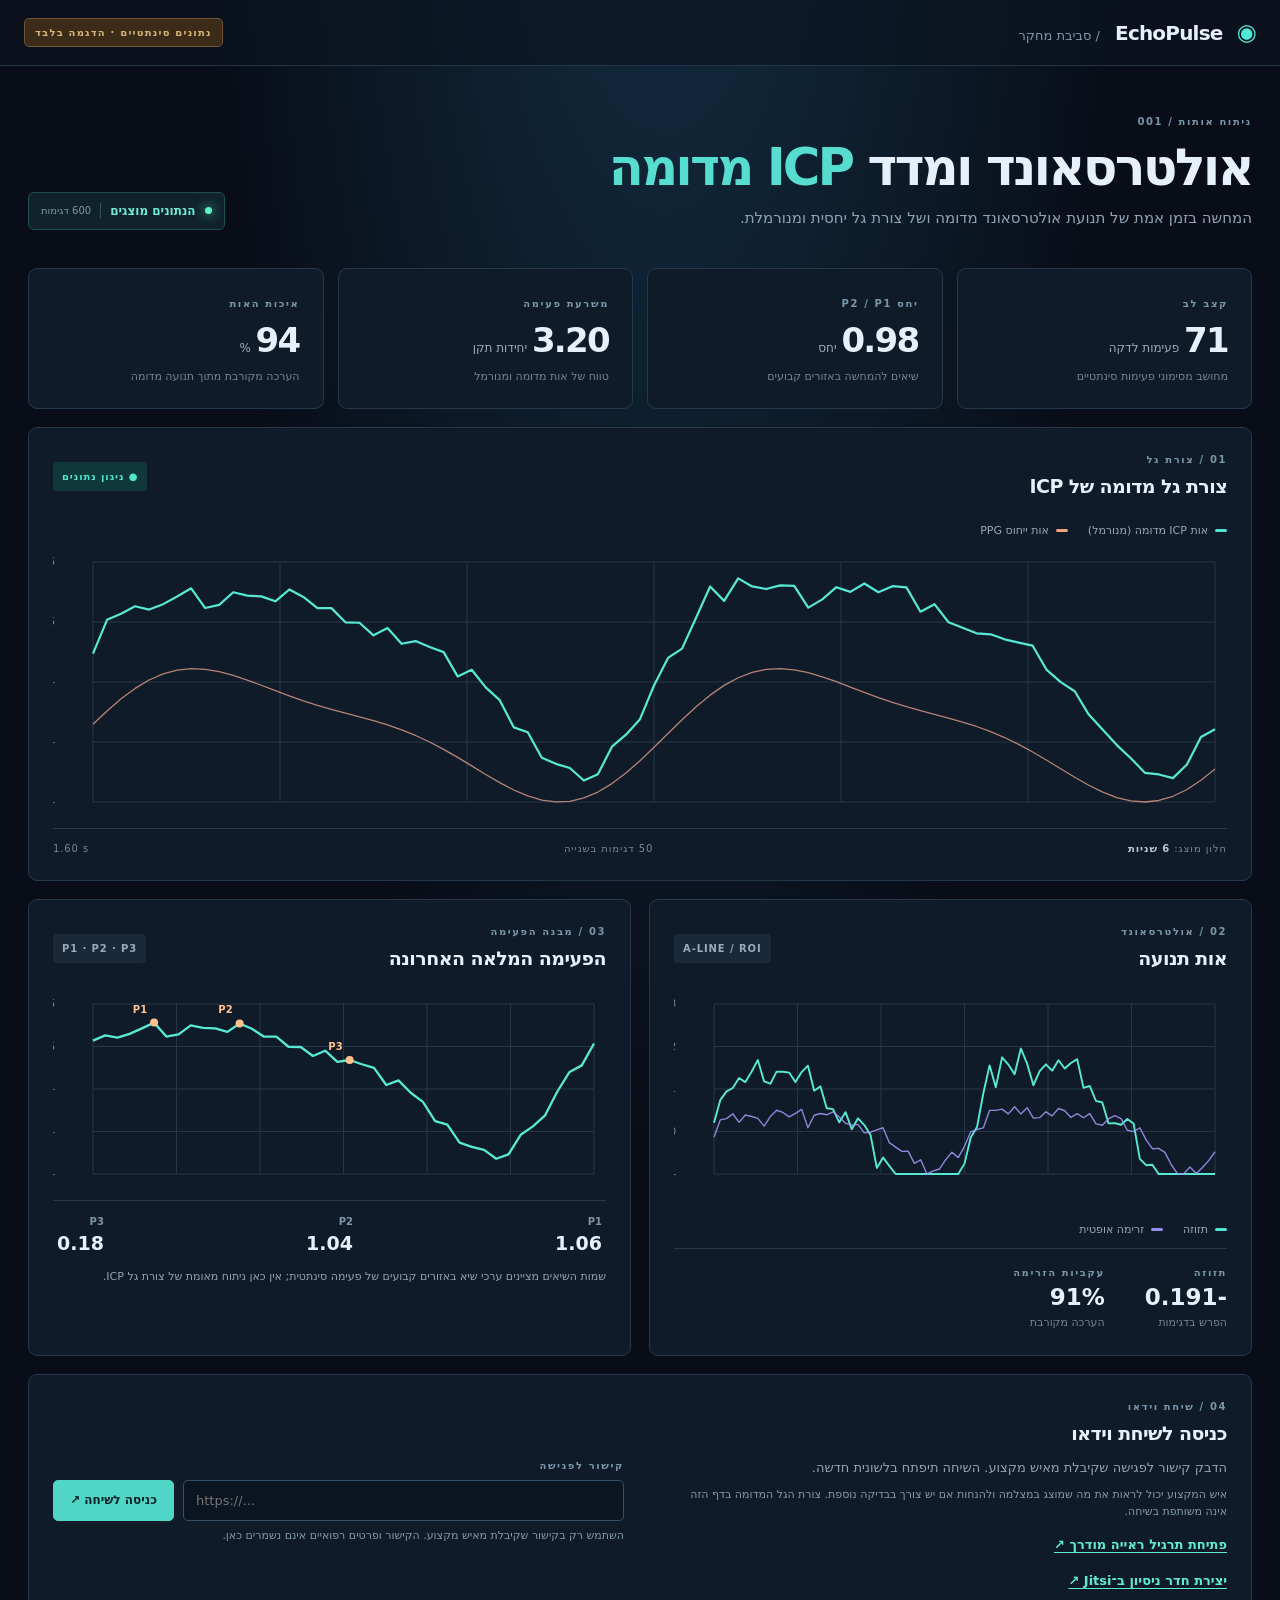
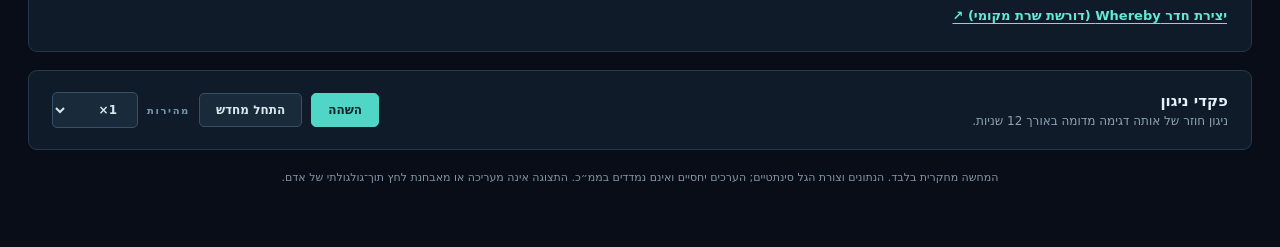
==== commit 38227179: "Fix public video room controls in index.html" ====
--- a/index.html
+++ b/index.html
@@ -23,7 +23,7 @@
       <section class="panel"><div class="panel-head"><div><div class="eyebrow">03 / מבנה הפעימה</div><h2>הפעימה המלאה האחרונה</h2></div><span class="pill">P1 · P2 · P3</span></div><div class="plot small"><canvas id="beat" role="img" aria-label="הפעימה הסינתטית האחרונה עם שיאים מדומים P1 P2 P3"></canvas></div><div class="morph"><div><span>P1</span><strong id="p1">—</strong></div><div><span>P2</span><strong id="p2">—</strong></div><div><span>P3</span><strong id="p3">—</strong></div></div><p class="note">שמות השיאים מציינים ערכי שיא באזורים קבועים של פעימה סינתטית; אין כאן ניתוח מאומת של צורת גל ICP.</p></section>
     </div>
     <section class="consult panel" aria-labelledby="consult-heading">
-      <div><div class="eyebrow">04 / שיחת וידאו</div><h2 id="consult-heading">כניסה לשיחת וידאו</h2><p>הדבק קישור לפגישה שקיבלת מאיש מקצוע. השיחה תיפתח בלשונית חדשה.</p><p class="consult-note">איש המקצוע יכול לראות את מה שמוצג במצלמה ולהנחות אם יש צורך בבדיקה נוספת. צורת הגל המדומה בדף הזה אינה משותפת בשיחה.</p><a class="vision-link" href="vision.html">פתיחת תרגיל ראייה מודרך ↗</a><br><a class="vision-link" href="whereby.html">פתיחת שיחת Whereby ↗ (ניסוי מקומי)</a><br><a class="vision-link" href="session.html">הדגמת Jitsi בתוך הדף ↗ (שיחות ניסיון קצרות)</a></div>
+      <div><div class="eyebrow">04 / שיחת וידאו</div><h2 id="consult-heading">כניסה לשיחת וידאו</h2><p>הדבק קישור לפגישה שקיבלת מאיש מקצוע. השיחה תיפתח בלשונית חדשה.</p><p class="consult-note">איש המקצוע יכול לראות את מה שמוצג במצלמה ולהנחות אם יש צורך בבדיקה נוספת. צורת הגל המדומה בדף הזה אינה משותפת בשיחה.</p><a class="vision-link" href="vision.html">פתיחת תרגיל ראייה מודרך ↗</a><br><a class="vision-link" href="session.html?v=2">יצירת חדר ניסיון ב־Jitsi ↗</a><br><a class="vision-link" href="whereby.html?v=2">יצירת חדר Whereby (דורשת שרת מקומי) ↗</a></div>
       <form id="consultForm" class="consult-form"><label for="meetingUrl">קישור לפגישה</label><div class="consult-input"><input id="meetingUrl" type="url" dir="ltr" inputmode="url" autocomplete="off" spellcheck="false" placeholder="https://…" required aria-describedby="meetingHelp"><button type="submit">כניסה לשיחה ↗</button></div><small id="meetingHelp">השתמש רק בקישור שקיבלת מאיש מקצוע. הקישור ופרטים רפואיים אינם נשמרים כאן.</small><span id="meetingError" class="form-error" role="alert" aria-live="polite"></span></form>
     </section>
     <footer><div><b>פקדי ניגון</b><span>ניגון חוזר של אותה דגימה מדומה באורך 12 שניות.</span></div><div class="controls"><button id="toggle" type="button">השהה</button><button id="restart" type="button" class="secondary">התחל מחדש</button><label>מהירות <select id="speed"><option value="0.5">0.5×</option><option value="1" selected>1×</option><option value="2">2×</option></select></label></div></footer>
--- a/styles.css
+++ b/styles.css
@@ -1 +1 @@
-:root{color-scheme:dark;font:15px/1.5 Inter,ui-sans-serif,system-ui,-apple-system,Segoe UI,sans-serif;background:#080d17;color:#e6f0fa}*{box-sizing:border-box}body{margin:0;background:radial-gradient(ellipse at 52% -20%,#143045 0%,transparent 50%),#080d17}.topbar{height:66px;display:flex;align-items:center;justify-content:space-between;padding:0 max(24px,calc((100vw - 1380px)/2));border-bottom:1px solid #243444;background:#0c1520a9}.brand{font-weight:800;letter-spacing:-.04em;font-size:20px}.mark{color:#50e9d5;font-size:23px;margin-right:8px}.brand-sub{font-size:13px;font-weight:500;letter-spacing:0;color:#8297aa;margin-left:9px}.tag{color:#d6b478;background:#3b2b18;border:1px solid #705336;border-radius:5px;padding:6px 10px;font-size:10px;font-weight:800;letter-spacing:.12em}main{max-width:1430px;margin:auto;padding:48px 28px 60px}.heading{display:flex;justify-content:space-between;align-items:flex-end;gap:20px;margin-bottom:38px}.eyebrow,label{font-size:10px;font-weight:800;letter-spacing:.16em;color:#7997aa}h1{font-size:clamp(32px,4vw,54px);line-height:1.1;letter-spacing:-.055em;margin:10px 0 12px}h1 span{color:#57ddcf}p{color:#90a3b4;margin:0}.status{display:flex;align-items:center;gap:9px;background:#10222b;border:1px solid #1f4f52;color:#70ead7;padding:9px 12px;border-radius:6px;font-size:12px;font-weight:700;white-space:nowrap}.status small{color:#8099a4;font-weight:500;padding-left:9px;border-left:1px solid #315457}.dot{width:7px;height:7px;background:#5df3c8;border-radius:50%;box-shadow:0 0 12px #5df3c8}.stats{display:grid;grid-template-columns:repeat(4,1fr);gap:14px;margin-bottom:18px}.stats article,.panel,footer{background:#101b29;border:1px solid #26384b;border-radius:9px}.stats article{padding:22px 23px}.stats article div{margin:10px 0 5px}.stats strong{font-size:34px;line-height:1;letter-spacing:-.05em}.stats span{font-size:12px;color:#9eacba}.stats small{color:#708697;font-size:11px}.grid{display:grid;grid-template-columns:1fr 1fr;gap:18px}.wide{grid-column:span 2}.panel{padding:24px;min-width:0}.panel-head{display:flex;align-items:center;justify-content:space-between;gap:10px}h2{font-size:19px;letter-spacing:-.03em;margin:5px 0 0}.pill{font-size:10px;letter-spacing:.09em;color:#99aabe;background:#1a2939;border-radius:4px;padding:7px 9px;font-weight:800;white-space:nowrap}.pill.teal{color:#50e5cd;background:#10383b}.legend{display:flex;gap:20px;margin:22px 0 9px;font-size:11px;color:#97a9ba}.swatch{display:inline-block;width:12px;height:3px;margin-right:7px;vertical-align:middle;border-radius:3px}.cyan{background:#50e6d3}.coral{background:#f2a081}.lavender{background:#988def}.plot{width:100%;height:280px;position:relative}.plot.small{height:210px;margin-top:17px}.plot canvas{width:100%;height:100%;display:block}.plot-foot{border-top:1px solid #26384b;display:flex;justify-content:space-between;gap:8px;padding-top:12px;color:#74899c;font-size:10px;letter-spacing:.09em}.plot-foot b{color:#b6cbd4}.metrics{border-top:1px solid #26384b;margin-top:10px;padding-top:16px;display:flex;gap:40px}.metrics>div{display:flex;flex-direction:column}.metrics strong{font-size:23px;line-height:1.5}.metrics small{color:#708697;font-size:11px}.morph{display:flex;justify-content:space-between;border-top:1px solid #26384b;padding:13px 4px 12px}.morph div{display:flex;flex-direction:column}.morph span{color:#7f94a6;font-size:10px;font-weight:800}.morph strong{font-size:19px}.note{font-size:11px}footer{display:flex;justify-content:space-between;align-items:center;padding:19px 23px;gap:15px;margin-top:18px}footer>div:first-child{display:flex;flex-direction:column}footer span{color:#8ea2b1;font-size:12px}.controls{display:flex;align-items:center;gap:9px}button,select{background:#50d6c7;border:1px solid #50d6c7;color:#09242a;padding:9px 16px;border-radius:5px;font-family:inherit;font-size:12px;font-weight:700;cursor:pointer}button.secondary,select{background:#192a3a;border-color:#385067;color:#d8e8ed}button:hover,select:hover{filter:brightness(1.15)}.controls label{display:flex;align-items:center;gap:9px}.disclaimer{margin-top:20px;color:#8395a4;font-size:11px;text-align:center}@media(max-width:760px){.topbar{padding:0 18px}.brand-sub{display:none}.tag{font-size:8px}.heading{align-items:flex-start;flex-direction:column}.stats{grid-template-columns:repeat(2,1fr)}.grid{grid-template-columns:1fr}.wide{grid-column:auto}.plot{height:230px}.plot-foot{font-size:8px}footer{align-items:flex-start;flex-direction:column}.controls{flex-wrap:wrap}main{padding:32px 16px}.panel{padding:17px}}@media(max-width:400px){.stats{gap:8px}.stats article{padding:15px}.stats strong{font-size:27px}.status{flex-wrap:wrap}}
+:root{color-scheme:dark;font:15px/1.5 Inter,ui-sans-serif,system-ui,-apple-system,Segoe UI,sans-serif;background:#080d17;color:#e6f0fa}*{box-sizing:border-box}body{margin:0;background:radial-gradient(ellipse at 52% -20%,#143045 0%,transparent 50%),#080d17}.topbar{height:66px;display:flex;align-items:center;justify-content:space-between;padding:0 max(24px,calc((100vw - 1380px)/2));border-bottom:1px solid #243444;background:#0c1520a9}.brand{font-weight:800;letter-spacing:-.04em;font-size:20px}.mark{color:#50e9d5;font-size:23px;margin-inline-end:8px}.brand-sub{font-size:13px;font-weight:500;letter-spacing:0;color:#8297aa;margin-inline-start:9px}.tag{color:#d6b478;background:#3b2b18;border:1px solid #705336;border-radius:5px;padding:6px 10px;font-size:10px;font-weight:800;letter-spacing:.12em}main{max-width:1430px;margin:auto;padding:48px 28px 60px}.heading{display:flex;justify-content:space-between;align-items:flex-end;gap:20px;margin-bottom:38px}.eyebrow,label{font-size:10px;font-weight:800;letter-spacing:.16em;color:#7997aa}h1{font-size:clamp(32px,4vw,54px);line-height:1.1;letter-spacing:-.055em;margin:10px 0 12px}h1 span{color:#57ddcf}p{color:#90a3b4;margin:0}.status{display:flex;align-items:center;gap:9px;background:#10222b;border:1px solid #1f4f52;color:#70ead7;padding:9px 12px;border-radius:6px;font-size:12px;font-weight:700;white-space:nowrap}.status small{color:#8099a4;font-weight:500;padding-inline-start:9px;border-inline-start:1px solid #315457}.dot{width:7px;height:7px;background:#5df3c8;border-radius:50%;box-shadow:0 0 12px #5df3c8}.stats{display:grid;grid-template-columns:repeat(4,1fr);gap:14px;margin-bottom:18px}.stats article,.panel,footer{background:#101b29;border:1px solid #26384b;border-radius:9px}.stats article{padding:22px 23px}.stats article div{margin:10px 0 5px}.stats strong{font-size:34px;line-height:1;letter-spacing:-.05em}.stats span{font-size:12px;color:#9eacba}.stats small{color:#708697;font-size:11px}.grid{display:grid;grid-template-columns:1fr 1fr;gap:18px}.wide{grid-column:span 2}.panel{padding:24px;min-width:0}.panel-head{display:flex;align-items:center;justify-content:space-between;gap:10px}h2{font-size:19px;letter-spacing:-.03em;margin:5px 0 0}.pill{font-size:10px;letter-spacing:.09em;color:#99aabe;background:#1a2939;border-radius:4px;padding:7px 9px;font-weight:800;white-space:nowrap}.pill.teal{color:#50e5cd;background:#10383b}.legend{display:flex;gap:20px;margin:22px 0 9px;font-size:11px;color:#97a9ba}.swatch{display:inline-block;width:12px;height:3px;margin-inline-end:7px;vertical-align:middle;border-radius:3px}.cyan{background:#50e6d3}.coral{background:#f2a081}.lavender{background:#988def}.plot{width:100%;height:280px;position:relative}.plot.small{height:210px;margin-top:17px}.plot canvas{width:100%;height:100%;display:block}.plot-foot{border-top:1px solid #26384b;display:flex;justify-content:space-between;gap:8px;padding-top:12px;color:#74899c;font-size:10px;letter-spacing:.09em}.plot-foot b{color:#b6cbd4}.metrics{border-top:1px solid #26384b;margin-top:10px;padding-top:16px;display:flex;gap:40px}.metrics>div{display:flex;flex-direction:column}.metrics strong{font-size:23px;line-height:1.5}.metrics small{color:#708697;font-size:11px}.morph{display:flex;justify-content:space-between;border-top:1px solid #26384b;padding:13px 4px 12px}.morph div{display:flex;flex-direction:column}.morph span{color:#7f94a6;font-size:10px;font-weight:800}.morph strong{font-size:19px}.note{font-size:11px}footer{display:flex;justify-content:space-between;align-items:center;padding:19px 23px;gap:15px;margin-top:18px}footer>div:first-child{display:flex;flex-direction:column}footer span{color:#8ea2b1;font-size:12px}.controls{display:flex;align-items:center;gap:9px}button,select{background:#50d6c7;border:1px solid #50d6c7;color:#09242a;padding:9px 16px;border-radius:5px;font-family:inherit;font-size:12px;font-weight:700;cursor:pointer}button.secondary,select{background:#192a3a;border-color:#385067;color:#d8e8ed}button:hover,select:hover{filter:brightness(1.15)}.controls label{display:flex;align-items:center;gap:9px}.disclaimer{margin-top:20px;color:#8395a4;font-size:11px;text-align:center}@media(max-width:760px){.topbar{padding:0 18px}.brand-sub{display:none}.tag{font-size:8px}.heading{align-items:flex-start;flex-direction:column}.stats{grid-template-columns:repeat(2,1fr)}.grid{grid-template-columns:1fr}.wide{grid-column:auto}.plot{height:230px}.plot-foot{font-size:8px}footer{align-items:flex-start;flex-direction:column}.controls{flex-wrap:wrap}main{padding:32px 16px}.panel{padding:17px}}@media(max-width:400px){.stats{gap:8px}.stats article{padding:15px}.stats strong{font-size:27px}.status{flex-wrap:wrap}}
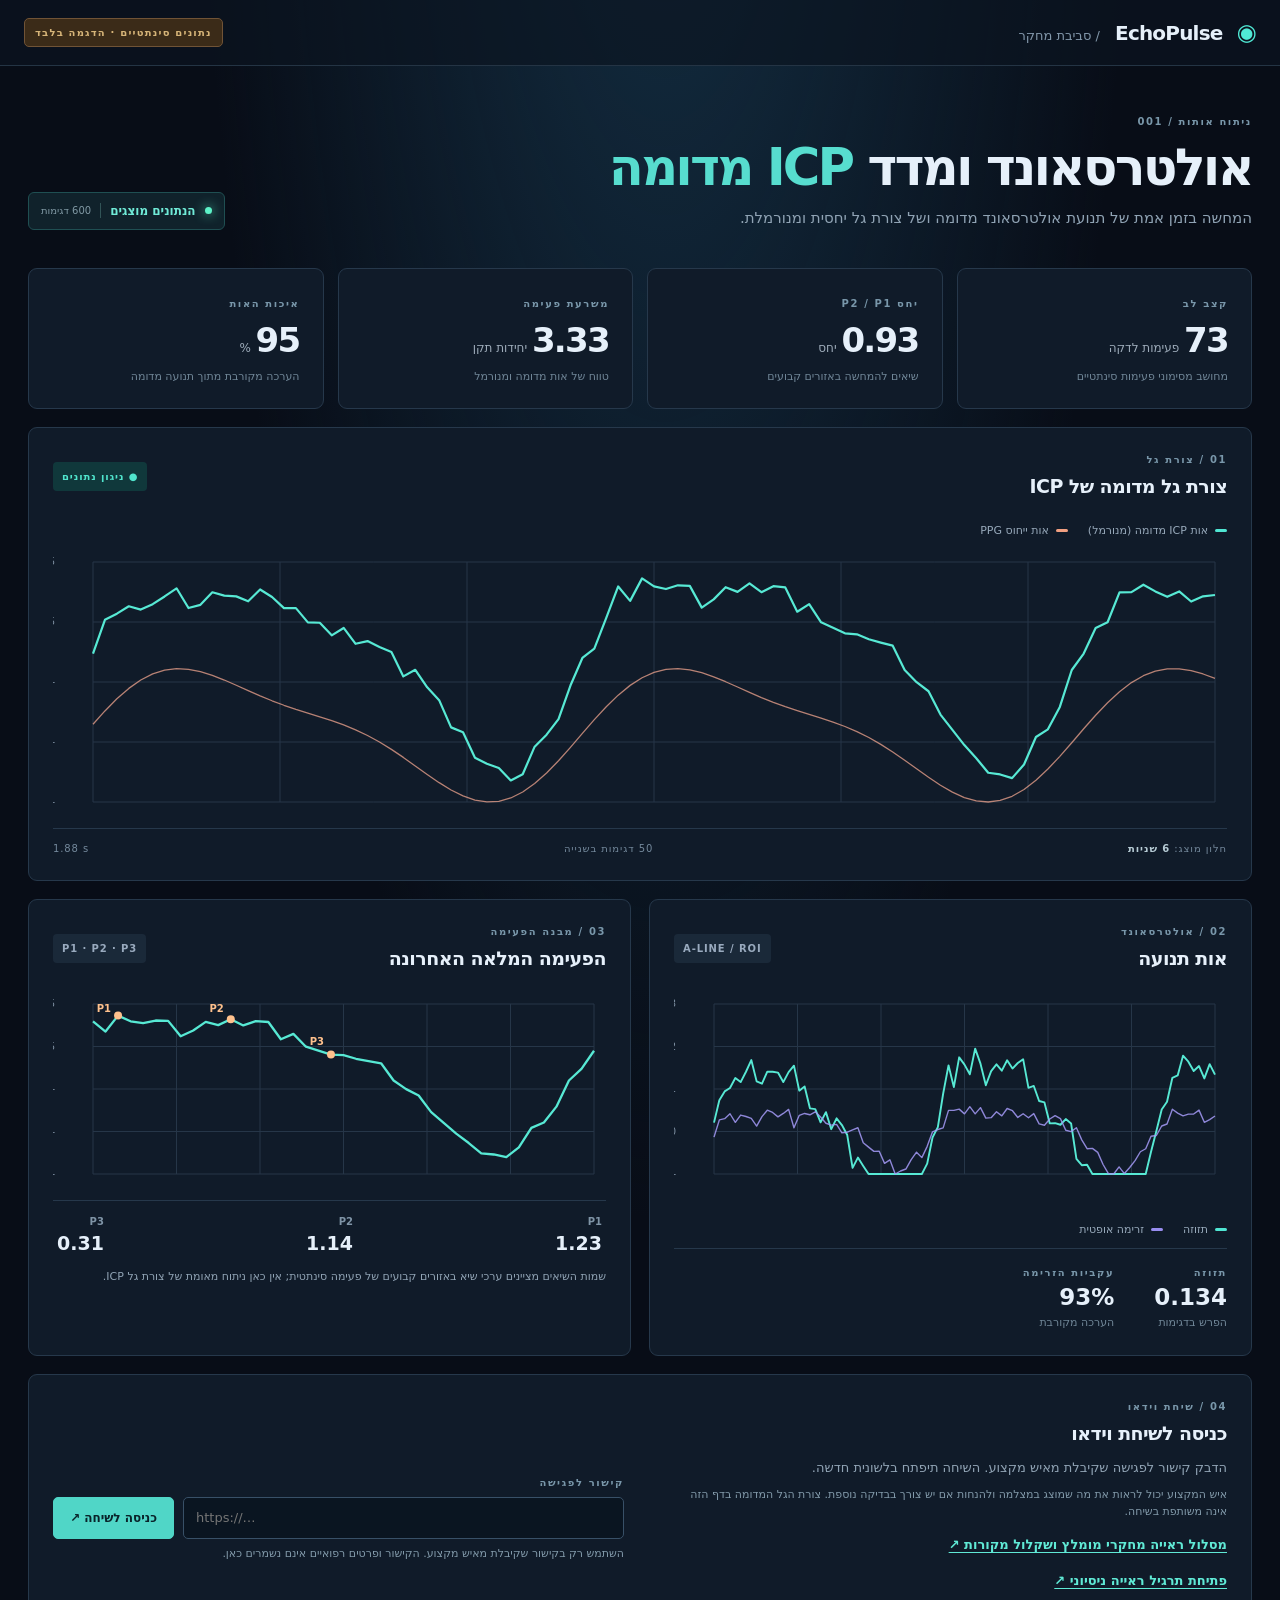
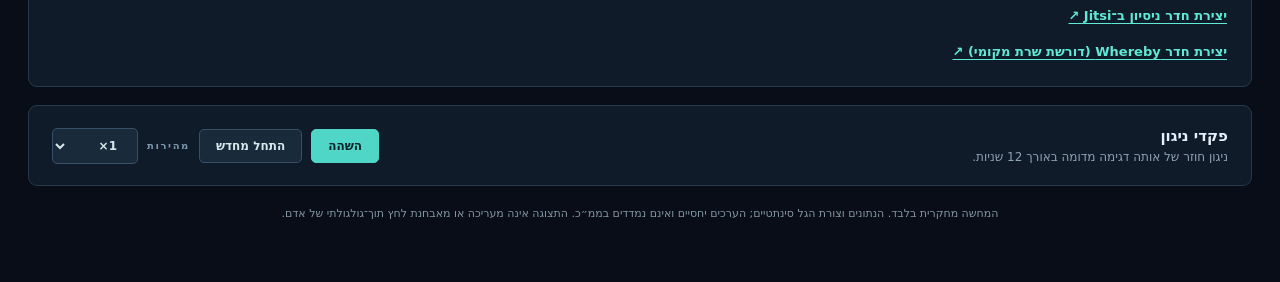
==== commit 1ba37a2b: "Add transparent research vision protocol and repeatability pilot" ====
--- a/index.html
+++ b/index.html
@@ -23,7 +23,7 @@
       <section class="panel"><div class="panel-head"><div><div class="eyebrow">03 / מבנה הפעימה</div><h2>הפעימה המלאה האחרונה</h2></div><span class="pill">P1 · P2 · P3</span></div><div class="plot small"><canvas id="beat" role="img" aria-label="הפעימה הסינתטית האחרונה עם שיאים מדומים P1 P2 P3"></canvas></div><div class="morph"><div><span>P1</span><strong id="p1">—</strong></div><div><span>P2</span><strong id="p2">—</strong></div><div><span>P3</span><strong id="p3">—</strong></div></div><p class="note">שמות השיאים מציינים ערכי שיא באזורים קבועים של פעימה סינתטית; אין כאן ניתוח מאומת של צורת גל ICP.</p></section>
     </div>
     <section class="consult panel" aria-labelledby="consult-heading">
-      <div><div class="eyebrow">04 / שיחת וידאו</div><h2 id="consult-heading">כניסה לשיחת וידאו</h2><p>הדבק קישור לפגישה שקיבלת מאיש מקצוע. השיחה תיפתח בלשונית חדשה.</p><p class="consult-note">איש המקצוע יכול לראות את מה שמוצג במצלמה ולהנחות אם יש צורך בבדיקה נוספת. צורת הגל המדומה בדף הזה אינה משותפת בשיחה.</p><a class="vision-link" href="vision.html">פתיחת תרגיל ראייה מודרך ↗</a><br><a class="vision-link" href="session.html?v=2">יצירת חדר ניסיון ב־Jitsi ↗</a><br><a class="vision-link" href="whereby.html?v=2">יצירת חדר Whereby (דורשת שרת מקומי) ↗</a></div>
+      <div><div class="eyebrow">04 / שיחת וידאו</div><h2 id="consult-heading">כניסה לשיחת וידאו</h2><p>הדבק קישור לפגישה שקיבלת מאיש מקצוע. השיחה תיפתח בלשונית חדשה.</p><p class="consult-note">איש המקצוע יכול לראות את מה שמוצג במצלמה ולהנחות אם יש צורך בבדיקה נוספת. צורת הגל המדומה בדף הזה אינה משותפת בשיחה.</p><a class="vision-link" href="research.html">מסלול ראייה מחקרי מומלץ ושקלול מקורות ↗</a><br><a class="vision-link" href="vision.html">פתיחת תרגיל ראייה ניסיוני ↗</a><br><a class="vision-link" href="session.html?v=2">יצירת חדר ניסיון ב־Jitsi ↗</a><br><a class="vision-link" href="whereby.html?v=2">יצירת חדר Whereby (דורשת שרת מקומי) ↗</a></div>
       <form id="consultForm" class="consult-form"><label for="meetingUrl">קישור לפגישה</label><div class="consult-input"><input id="meetingUrl" type="url" dir="ltr" inputmode="url" autocomplete="off" spellcheck="false" placeholder="https://…" required aria-describedby="meetingHelp"><button type="submit">כניסה לשיחה ↗</button></div><small id="meetingHelp">השתמש רק בקישור שקיבלת מאיש מקצוע. הקישור ופרטים רפואיים אינם נשמרים כאן.</small><span id="meetingError" class="form-error" role="alert" aria-live="polite"></span></form>
     </section>
     <footer><div><b>פקדי ניגון</b><span>ניגון חוזר של אותה דגימה מדומה באורך 12 שניות.</span></div><div class="controls"><button id="toggle" type="button">השהה</button><button id="restart" type="button" class="secondary">התחל מחדש</button><label>מהירות <select id="speed"><option value="0.5">0.5×</option><option value="1" selected>1×</option><option value="2">2×</option></select></label></div></footer>
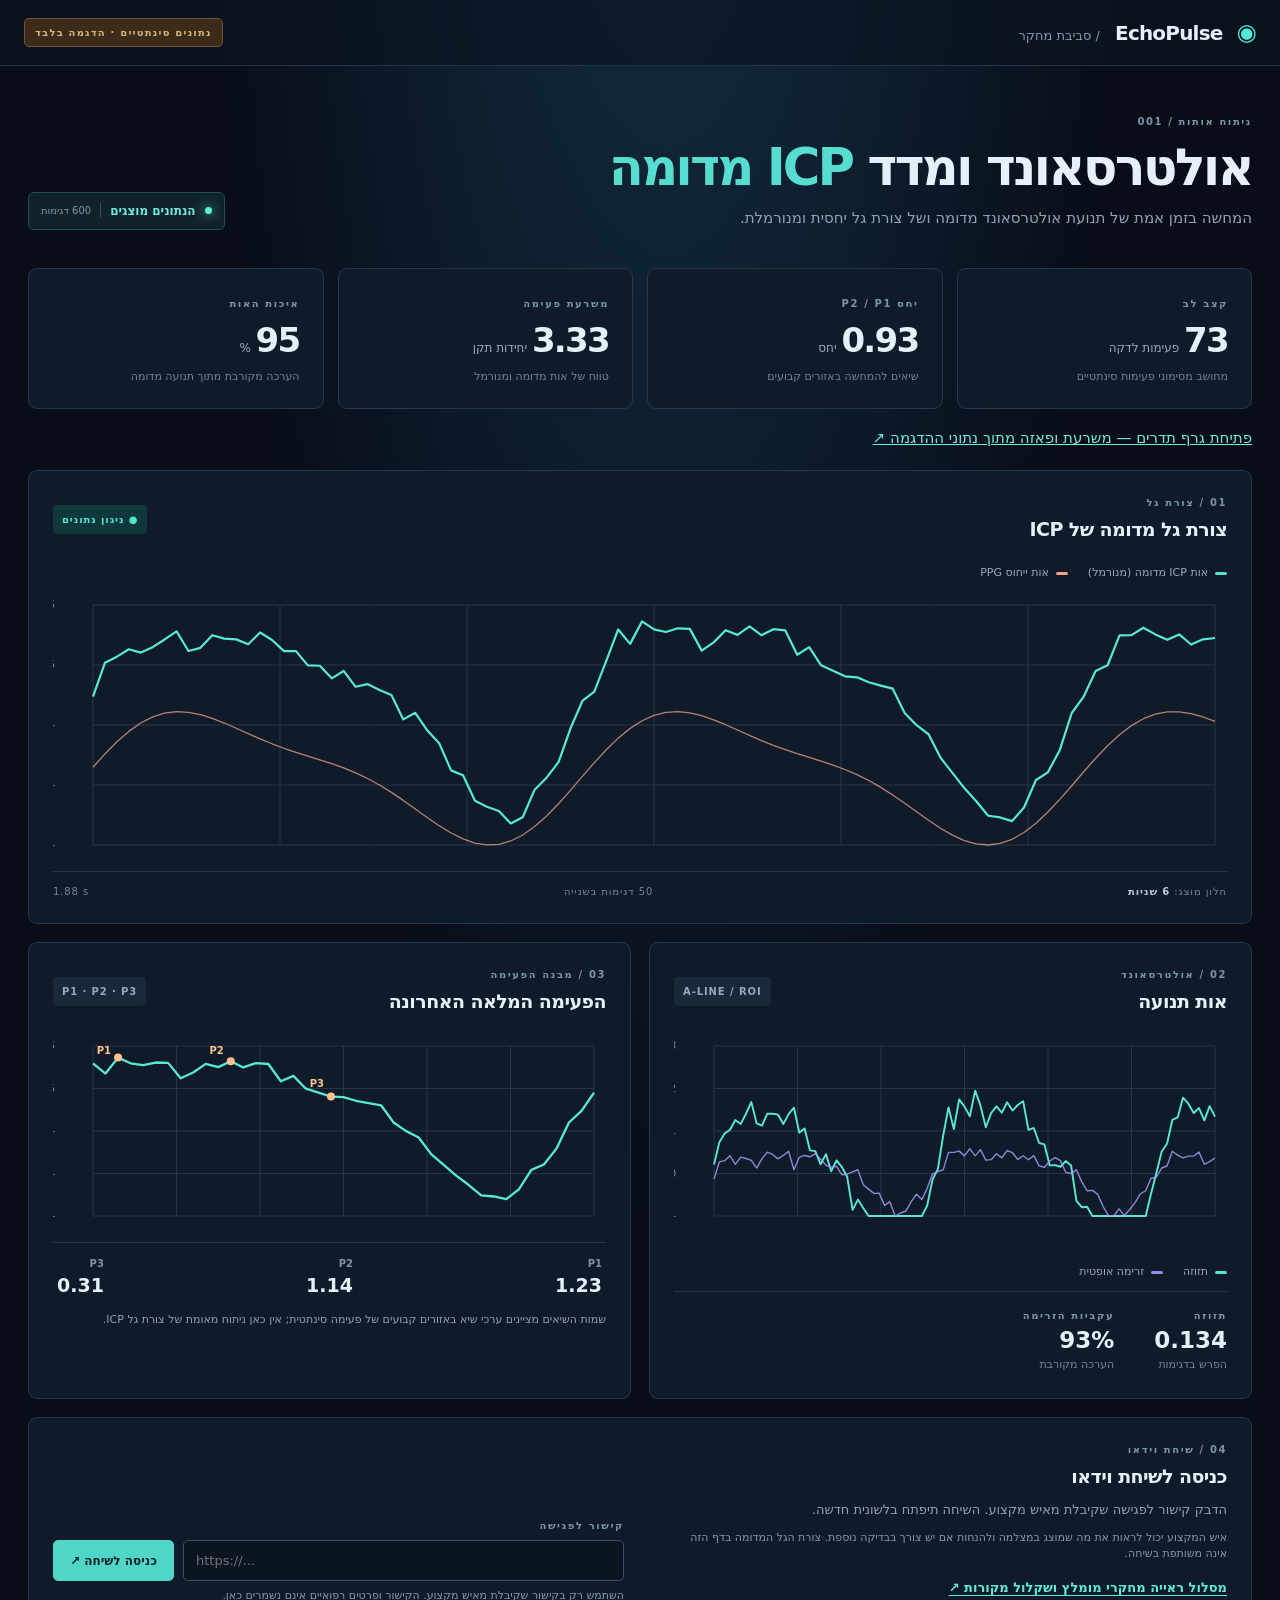
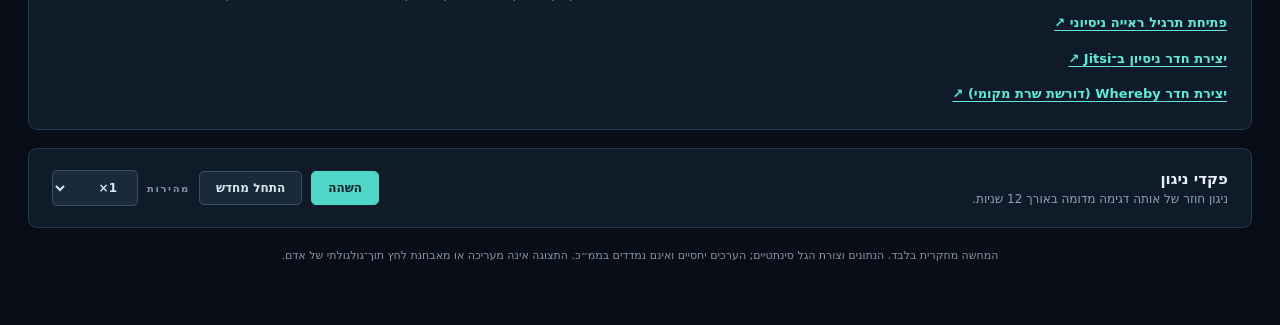
==== commit 5eeb25a1: "Add amplitude and phase spectrum viewer for existing synthetic signals" ====
--- a/index.html
+++ b/index.html
@@ -17,6 +17,7 @@
       <article><label>משרעת פעימה</label><div><strong id="amplitude">—</strong> <span>יחידות תקן</span></div><small>טווח של אות מדומה ומנורמל</small></article>
       <article><label>איכות האות</label><div><strong id="quality">—</strong> <span>%</span></div><small>הערכה מקורבת מתוך תנועה מדומה</small></article>
     </section>
+    <p style="margin-bottom:20px"><a href="spectrum.html" style="color:#70ead7">פתיחת גרף תדרים — משרעת ופאזה מתוך נתוני ההדגמה ↗</a></p>
     <div class="grid">
       <section class="panel wide"><div class="panel-head"><div><div class="eyebrow">01 / צורת גל</div><h2>צורת גל מדומה של ICP</h2></div><span class="pill teal">● ניגון נתונים</span></div><div class="legend"><span><i class="swatch cyan"></i>אות ICP מדומה (מנורמל)</span><span><i class="swatch coral"></i>אות ייחוס PPG</span></div><div class="plot"><canvas id="wave" role="img" aria-label="צורת גל ICP מדומה ונתוני ייחוס PPG"></canvas></div><div class="plot-foot"><span>חלון מוצג: <b>6 שניות</b></span><span>50 דגימות בשנייה</span><span id="clock" dir="ltr">0.00 s</span></div></section>
       <section class="panel"><div class="panel-head"><div><div class="eyebrow">02 / אולטרסאונד</div><h2>אות תנועה</h2></div><span class="pill">A-LINE / ROI</span></div><div class="plot small"><canvas id="motion" role="img" aria-label="תזוזת הד ותנועה אופטית סינתטיות"></canvas></div><div class="legend"><span><i class="swatch cyan"></i>תזוזה</span><span><i class="swatch lavender"></i>זרימה אופטית</span></div><div class="metrics"><div><label>תזוזה</label><strong id="displacement">—</strong><small>הפרש בדגימות</small></div><div><label>עקביות הזרימה</label><strong id="confidence">—</strong><small>הערכה מקורבת</small></div></div></section>
@@ -33,3 +34,4 @@
   <script src="app.js" defer></script>
 </body>
 </html>
+
